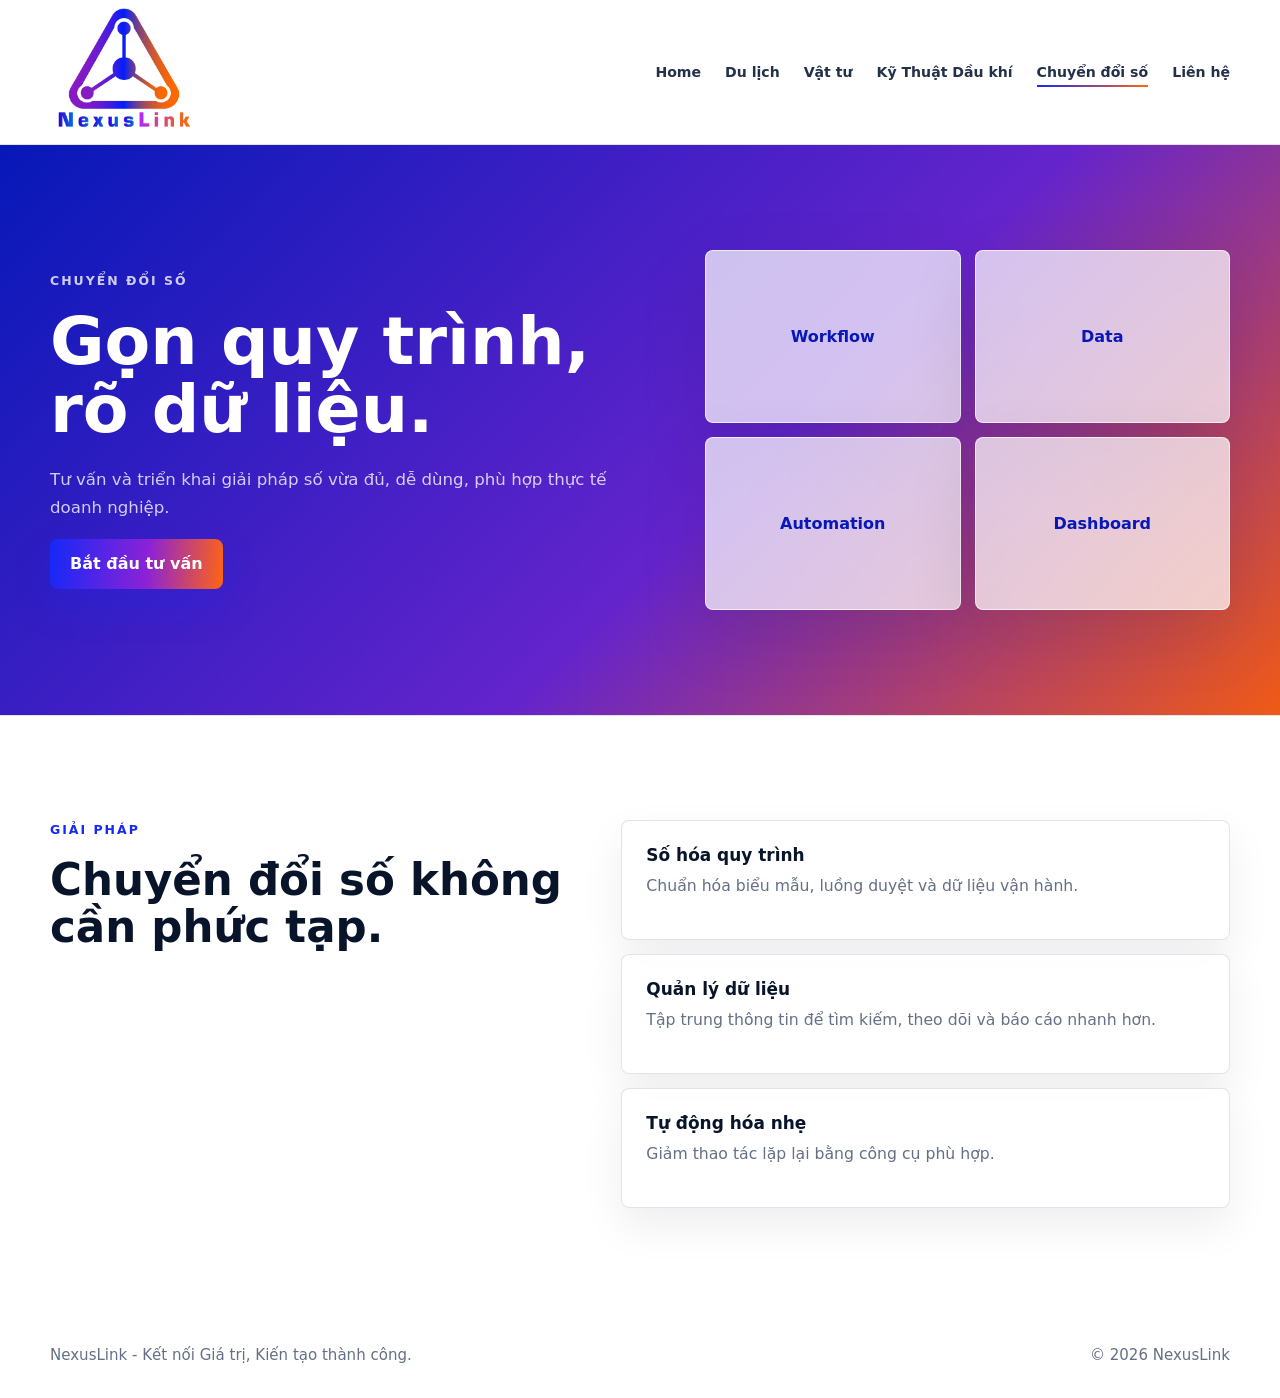
==== chuyen-doi-so.html @ 78c5cddb "Initial NexusLink corporate website" ====
<!doctype html>
<html lang="vi">
  <head><meta charset="UTF-8" /><meta name="viewport" content="width=device-width, initial-scale=1.0" /><meta name="description" content="NexusLink tư vấn và triển khai chuyển đổi số phù hợp với thực tế doanh nghiệp." /><title>Chuyển đổi số | NexusLink</title><link rel="stylesheet" href="styles.css" /></head>
  <body>
    <header class="site-header"><nav class="nav" aria-label="Điều hướng chính"><a class="brand" href="index.html"><img src="Logo nexuslink.png" alt="NexusLink" /></a><button class="nav-toggle" type="button" aria-expanded="false" aria-controls="nav-menu"><span></span><span></span><span></span></button><div class="nav-menu" id="nav-menu"><a href="index.html">Home</a><a href="du-lich.html">Du lịch</a><a href="vat-tu.html">Vật tư</a><a href="ky-thuat-dau-khi.html">Kỹ Thuật Dầu khí</a><a class="active" href="chuyen-doi-so.html">Chuyển đổi số</a><a href="lien-he.html">Liên hệ</a></div></nav></header>
    <main>
      <section class="subpage-hero digital-theme"><div class="section-inner subpage-grid"><div class="reveal"><p class="eyebrow">Chuyển đổi số</p><h1>Gọn quy trình, rõ dữ liệu.</h1><p>Tư vấn và triển khai giải pháp số vừa đủ, dễ dùng, phù hợp thực tế doanh nghiệp.</p><a class="btn primary" href="lien-he.html">Bắt đầu tư vấn</a></div><div class="visual-panel reveal"><span>Workflow</span><span>Data</span><span>Automation</span><span>Dashboard</span></div></div></section>
      <section class="section"><div class="section-inner content-layout"><div class="section-heading reveal"><p class="eyebrow">Giải pháp</p><h2>Chuyển đổi số không cần phức tạp.</h2></div><div class="info-list reveal"><article><h3>Số hóa quy trình</h3><p>Chuẩn hóa biểu mẫu, luồng duyệt và dữ liệu vận hành.</p></article><article><h3>Quản lý dữ liệu</h3><p>Tập trung thông tin để tìm kiếm, theo dõi và báo cáo nhanh hơn.</p></article><article><h3>Tự động hóa nhẹ</h3><p>Giảm thao tác lặp lại bằng công cụ phù hợp.</p></article></div></div></section>
    </main>
    <footer class="footer"><span>NexusLink - Kết nối Giá trị, Kiến tạo thành công.</span><span>© 2026 NexusLink</span></footer><script src="script.js"></script>
  </body>
</html>
---- styles.css ----
:root {
  --ink: #071429;
  --muted: #647085;
  --line: rgba(17, 31, 63, 0.12);
  --paper: #ffffff;
  --mist: #f6f8ff;
  --blue: #1528f7;
  --blue-dark: #0718b8;
  --violet: #8b22d6;
  --orange: #ff6413;
  --shadow: 0 24px 70px rgba(7, 20, 41, 0.12);
  font-family: Inter, ui-sans-serif, system-ui, -apple-system, BlinkMacSystemFont, "Segoe UI", sans-serif;
}

* { box-sizing: border-box; }
html { scroll-behavior: smooth; }
body {
  margin: 0;
  color: var(--ink);
  background: var(--paper);
}
body.menu-open { overflow: hidden; }
a { color: inherit; text-decoration: none; }
img { display: block; max-width: 100%; }
h1, h2, h3, p { margin-top: 0; }
h1 {
  margin-bottom: 22px;
  font-size: clamp(2.35rem, 5.2vw, 4.9rem);
  line-height: 1.02;
  letter-spacing: 0;
}
h2 {
  margin-bottom: 16px;
  font-size: clamp(1.75rem, 3.4vw, 3.15rem);
  line-height: 1.08;
  letter-spacing: 0;
}
h3 { margin-bottom: 8px; font-size: 1.06rem; }
p { color: var(--muted); font-size: 0.98rem; line-height: 1.68; }

.site-header {
  position: sticky;
  top: 0;
  z-index: 50;
  border-bottom: 1px solid var(--line);
  background: rgba(255, 255, 255, 0.84);
  backdrop-filter: blur(18px);
}
.nav {
  width: min(1180px, calc(100% - 36px));
  min-height: 78px;
  margin: 0 auto;
  display: flex;
  align-items: center;
  justify-content: space-between;
  gap: 24px;
}
.brand, .brand img { width: 148px; }
.nav-menu {
  display: flex;
  align-items: center;
  gap: 24px;
  color: #23304a;
  font-size: 0.88rem;
  font-weight: 750;
}
.nav-menu a {
  position: relative;
  padding: 12px 0;
  white-space: nowrap;
}
.nav-menu a::after {
  content: "";
  position: absolute;
  left: 0;
  right: 0;
  bottom: 5px;
  height: 2px;
  transform: scaleX(0);
  transform-origin: left;
  background: linear-gradient(90deg, var(--blue), var(--orange));
  transition: transform 180ms ease;
}
.nav-menu a:hover::after, .nav-menu a.active::after { transform: scaleX(1); }
.nav-toggle {
  display: none;
  width: 44px;
  height: 44px;
  border: 1px solid var(--line);
  border-radius: 8px;
  background: white;
  padding: 11px;
}
.nav-toggle span {
  display: block;
  height: 2px;
  margin: 5px 0;
  background: var(--ink);
  transition: transform 180ms ease, opacity 180ms ease;
}
.nav-toggle[aria-expanded="true"] span:nth-child(1) { transform: translateY(7px) rotate(45deg); }
.nav-toggle[aria-expanded="true"] span:nth-child(2) { opacity: 0; }
.nav-toggle[aria-expanded="true"] span:nth-child(3) { transform: translateY(-7px) rotate(-45deg); }

.section-inner {
  width: min(1180px, calc(100% - 36px));
  margin: 0 auto;
  padding: 104px 0;
}
.eyebrow {
  margin-bottom: 16px;
  color: var(--blue);
  font-size: 0.78rem;
  font-weight: 900;
  letter-spacing: 0.16em;
  text-transform: uppercase;
}
.btn {
  min-height: 50px;
  display: inline-flex;
  align-items: center;
  justify-content: center;
  border-radius: 8px;
  padding: 0 20px;
  font-weight: 850;
  transition: transform 180ms ease, box-shadow 180ms ease;
}
.btn:hover { transform: translateY(-2px); }
.btn.primary {
  color: white;
  background: linear-gradient(95deg, var(--blue), var(--violet) 56%, var(--orange));
  box-shadow: 0 18px 36px rgba(21, 40, 247, 0.22);
}
.btn.ghost {
  border: 1px solid var(--line);
  background: rgba(255, 255, 255, 0.72);
}

.hero, .subpage-hero {
  position: relative;
  overflow: hidden;
  background:
    radial-gradient(circle at 16% 8%, rgba(21, 40, 247, 0.12), transparent 24rem),
    radial-gradient(circle at 92% 16%, rgba(255, 100, 19, 0.13), transparent 24rem),
    linear-gradient(115deg, #fff 0%, #f6f8ff 58%, #fff4ee 100%);
}
.hero::before, .subpage-hero::before {
  content: "";
  position: absolute;
  inset: 0;
  opacity: 0.5;
  background-image:
    linear-gradient(rgba(21, 40, 247, 0.08) 1px, transparent 1px),
    linear-gradient(90deg, rgba(21, 40, 247, 0.08) 1px, transparent 1px);
  background-size: 72px 72px;
  mask-image: linear-gradient(90deg, #000 0%, transparent 82%);
}
.page-hero .section-inner, .subpage-hero .section-inner { position: relative; z-index: 2; }
.hero-grid {
  min-height: calc(100vh - 78px);
  display: grid;
  grid-template-columns: minmax(0, 0.9fr) minmax(420px, 0.75fr);
  align-items: center;
  gap: 58px;
}
.hero-copy p:not(.eyebrow) { max-width: 600px; font-size: 1.04rem; }
.hero-actions { display: flex; flex-wrap: wrap; gap: 14px; margin-top: 30px; }

.hero-visual { position: relative; min-height: 540px; }
.mesh {
  position: absolute;
  border-radius: 34px;
  animation: floatSlow 7s ease-in-out infinite;
}
.mesh-main {
  inset: 82px 74px 86px;
  border: 1px solid rgba(21, 40, 247, 0.16);
  background:
    radial-gradient(circle at 22% 28%, rgba(21, 40, 247, 0.18), transparent 22%),
    radial-gradient(circle at 72% 34%, rgba(139, 34, 214, 0.16), transparent 22%),
    radial-gradient(circle at 66% 74%, rgba(255, 100, 19, 0.18), transparent 24%),
    rgba(255, 255, 255, 0.48);
  box-shadow: var(--shadow);
  backdrop-filter: blur(18px);
}
.mesh-soft {
  inset: 132px 124px 134px;
  border: 1px solid rgba(255, 100, 19, 0.16);
  background: rgba(255, 255, 255, 0.36);
  animation-delay: -3s;
}
.mesh-line {
  position: absolute;
  z-index: 2;
  left: 21%;
  right: 17%;
  top: 51%;
  height: 1px;
  background: linear-gradient(90deg, transparent, rgba(21, 40, 247, 0.26), rgba(255, 100, 19, 0.28), transparent);
  transform-origin: center;
}
.mesh-line-one { transform: rotate(16deg); }
.mesh-line-two { transform: rotate(-24deg); }
.mesh-line-three { transform: rotate(68deg); opacity: 0.72; }
.mesh-dot {
  position: absolute;
  z-index: 3;
  width: 24px;
  height: 24px;
  border-radius: 50%;
  background: linear-gradient(135deg, var(--blue), var(--violet));
  box-shadow: 0 12px 26px rgba(21, 40, 247, 0.2);
  animation: pulse 3.8s ease-in-out infinite;
}
.dot-one { top: 126px; left: 156px; }
.dot-two { top: 184px; right: 142px; animation-delay: -1s; }
.dot-three { left: 198px; bottom: 126px; animation-delay: -2s; }
.dot-four { right: 112px; bottom: 156px; background: linear-gradient(135deg, var(--orange), #ff7e22); animation-delay: -3s; }
.floating-chip {
  position: absolute;
  z-index: 4;
  width: 74px;
  height: 74px;
  border: 1px solid rgba(255, 255, 255, 0.62);
  border-radius: 18px;
  background: rgba(255, 255, 255, 0.78);
  box-shadow: var(--shadow);
  backdrop-filter: blur(18px);
  animation: floatSlow 6s ease-in-out infinite;
}
.floating-chip::before, .floating-chip::after {
  content: "";
  position: absolute;
  inset: 18px;
  border: 2px solid currentColor;
  border-radius: 12px;
}
.floating-chip::after {
  inset: 29px;
  border-width: 0;
  border-radius: 50%;
  background: currentColor;
}
.chip-travel { top: 128px; left: 18px; color: var(--blue); }
.chip-supplies { right: 20px; top: 224px; color: var(--violet); animation-delay: -2s; }
.chip-digital { left: 132px; bottom: 70px; color: var(--orange); animation-delay: -4s; }

.section { background: white; border-top: 1px solid var(--line); }
.section.soft { background: var(--mist); }
.section-heading { max-width: 760px; margin-bottom: 34px; }
.service-grid {
  display: grid;
  grid-template-columns: repeat(4, 1fr);
  gap: 16px;
}
.service-card {
  min-height: 220px;
  display: flex;
  flex-direction: column;
  justify-content: flex-end;
  border: 1px solid var(--line);
  border-radius: 8px;
  padding: 24px;
  background: white;
  box-shadow: 0 18px 44px rgba(7, 20, 41, 0.07);
  transition: transform 180ms ease, box-shadow 180ms ease;
}
.service-card::before {
  content: "";
  width: 42px;
  height: 42px;
  margin-bottom: 30px;
  border-radius: 12px;
  background:
    linear-gradient(#fff, #fff) padding-box,
    linear-gradient(135deg, var(--blue), var(--violet), var(--orange)) border-box;
  border: 2px solid transparent;
}
.service-card:hover { transform: translateY(-5px); box-shadow: 0 28px 64px rgba(7, 20, 41, 0.12); }
.value-grid {
  display: grid;
  grid-template-columns: 0.8fr 1fr;
  gap: 52px;
  align-items: start;
}
.value-list { display: grid; grid-template-columns: repeat(2, 1fr); gap: 14px; }
.value-list div, .info-list article, .contact-card {
  border: 1px solid var(--line);
  border-radius: 8px;
  padding: 24px;
  background: rgba(255, 255, 255, 0.86);
  box-shadow: 0 18px 44px rgba(7, 20, 41, 0.07);
}
.value-list strong { display: block; margin-bottom: 8px; }
.value-list span { color: var(--muted); line-height: 1.6; }

.subpage-grid, .contact-page-grid {
  min-height: calc(72vh - 78px);
  display: grid;
  grid-template-columns: minmax(0, 0.85fr) minmax(360px, 0.75fr);
  align-items: center;
  gap: 60px;
}
.subpage-grid h1, .contact-page-grid h1 { max-width: 720px; }
.subpage-grid p:not(.eyebrow), .contact-page-grid p:not(.eyebrow) { max-width: 560px; font-size: 1.04rem; }
.visual-panel {
  min-height: 360px;
  display: grid;
  grid-template-columns: repeat(2, 1fr);
  gap: 14px;
}
.visual-panel span {
  display: grid;
  place-items: center;
  border: 1px solid rgba(255, 255, 255, 0.7);
  border-radius: 8px;
  background: rgba(255, 255, 255, 0.72);
  box-shadow: var(--shadow);
  color: var(--blue-dark);
  font-weight: 900;
  backdrop-filter: blur(18px);
}
.travel-theme { background: linear-gradient(135deg, #fff, #eef5ff 58%, #fff6ef); }
.supplies-theme { background: linear-gradient(135deg, #fff, #f7f4ff 54%, #fff4ed); }
.oilgas-theme { background: linear-gradient(135deg, #fff, #f4f8ff 50%, #eef2ff); }
.digital-theme {
  color: white;
  background: linear-gradient(135deg, #0718b8, #6424cc 58%, #f05a16);
}
.digital-theme p, .digital-theme .eyebrow { color: rgba(255, 255, 255, 0.78); }
.contact-theme { background: linear-gradient(135deg, #fff, #f6f8ff 55%, #fff4ee); }
.content-layout {
  display: grid;
  grid-template-columns: 0.85fr 1fr;
  gap: 54px;
  align-items: start;
}
.info-list { display: grid; gap: 14px; }
.contact-card {
  display: grid;
  gap: 14px;
  font-style: normal;
}
.contact-card strong { font-size: 1.18rem; }
.contact-card span { color: var(--muted); line-height: 1.65; }
.contact-card a { width: fit-content; color: var(--blue); font-weight: 850; }

.footer {
  min-height: 86px;
  display: flex;
  align-items: center;
  justify-content: space-between;
  gap: 18px;
  width: min(1180px, calc(100% - 36px));
  margin: 0 auto;
  color: var(--muted);
  font-size: 0.94rem;
}
.reveal { opacity: 0; transform: translateY(18px); transition: opacity 640ms ease, transform 640ms ease; }
.reveal.is-visible { opacity: 1; transform: translateY(0); }

@keyframes floatSlow {
  0%, 100% { transform: translateY(0); }
  50% { transform: translateY(-14px); }
}
@keyframes pulse {
  0%, 100% { box-shadow: 0 18px 34px rgba(21, 40, 247, 0.18); }
  50% { box-shadow: 0 24px 54px rgba(255, 100, 19, 0.22); }
}
@media (prefers-reduced-motion: reduce) {
  *, *::before, *::after {
    scroll-behavior: auto !important;
    animation-duration: 1ms !important;
    animation-iteration-count: 1 !important;
    transition-duration: 1ms !important;
  }
}
@media (max-width: 1060px) {
  .nav-menu { gap: 16px; font-size: 0.9rem; }
  .brand, .brand img { width: 136px; }
}
@media (max-width: 920px) {
  .nav-toggle { display: block; }
  .nav-menu {
    position: fixed;
    inset: 78px 18px auto;
    display: grid;
    gap: 2px;
    padding: 12px;
    border: 1px solid var(--line);
    border-radius: 8px;
    background: rgba(255, 255, 255, 0.98);
    box-shadow: var(--shadow);
    opacity: 0;
    pointer-events: none;
    transform: translateY(-10px);
    transition: opacity 180ms ease, transform 180ms ease;
  }
  .nav-menu.open { opacity: 1; pointer-events: auto; transform: translateY(0); }
  .nav-menu a { padding: 13px 12px; }
  .hero-grid, .subpage-grid, .contact-page-grid, .content-layout, .value-grid { grid-template-columns: 1fr; gap: 42px; }
  .hero-grid { min-height: auto; }
  .hero-visual { min-height: 430px; }
  .service-grid, .value-list { grid-template-columns: repeat(2, 1fr); }
}
@media (max-width: 620px) {
  .nav, .section-inner, .footer { width: min(100% - 28px, 1180px); }
  .brand, .brand img { width: 150px; }
  .section-inner { padding: 78px 0; }
  h1 { font-size: 3.05rem; }
  h2 { font-size: 2.35rem; }
  .hero-visual { min-height: 340px; }
  .mesh-main { inset: 48px 22px 54px; }
  .mesh-soft { inset: 108px 74px 112px; }
  .mesh-dot { width: 18px; height: 18px; }
  .dot-one { top: 94px; left: 72px; }
  .dot-two { top: 156px; right: 72px; }
  .dot-three { left: 98px; bottom: 104px; }
  .dot-four { right: 58px; bottom: 126px; }
  .floating-chip { width: 58px; height: 58px; border-radius: 14px; }
  .floating-chip::before { inset: 14px; }
  .floating-chip::after { inset: 23px; }
  .chip-travel { top: 86px; }
  .chip-supplies { top: 164px; }
  .chip-digital { left: 54px; bottom: 30px; }
  .service-grid, .value-list, .visual-panel { grid-template-columns: 1fr; }
  .footer { align-items: flex-start; flex-direction: column; padding: 24px 0; }
}
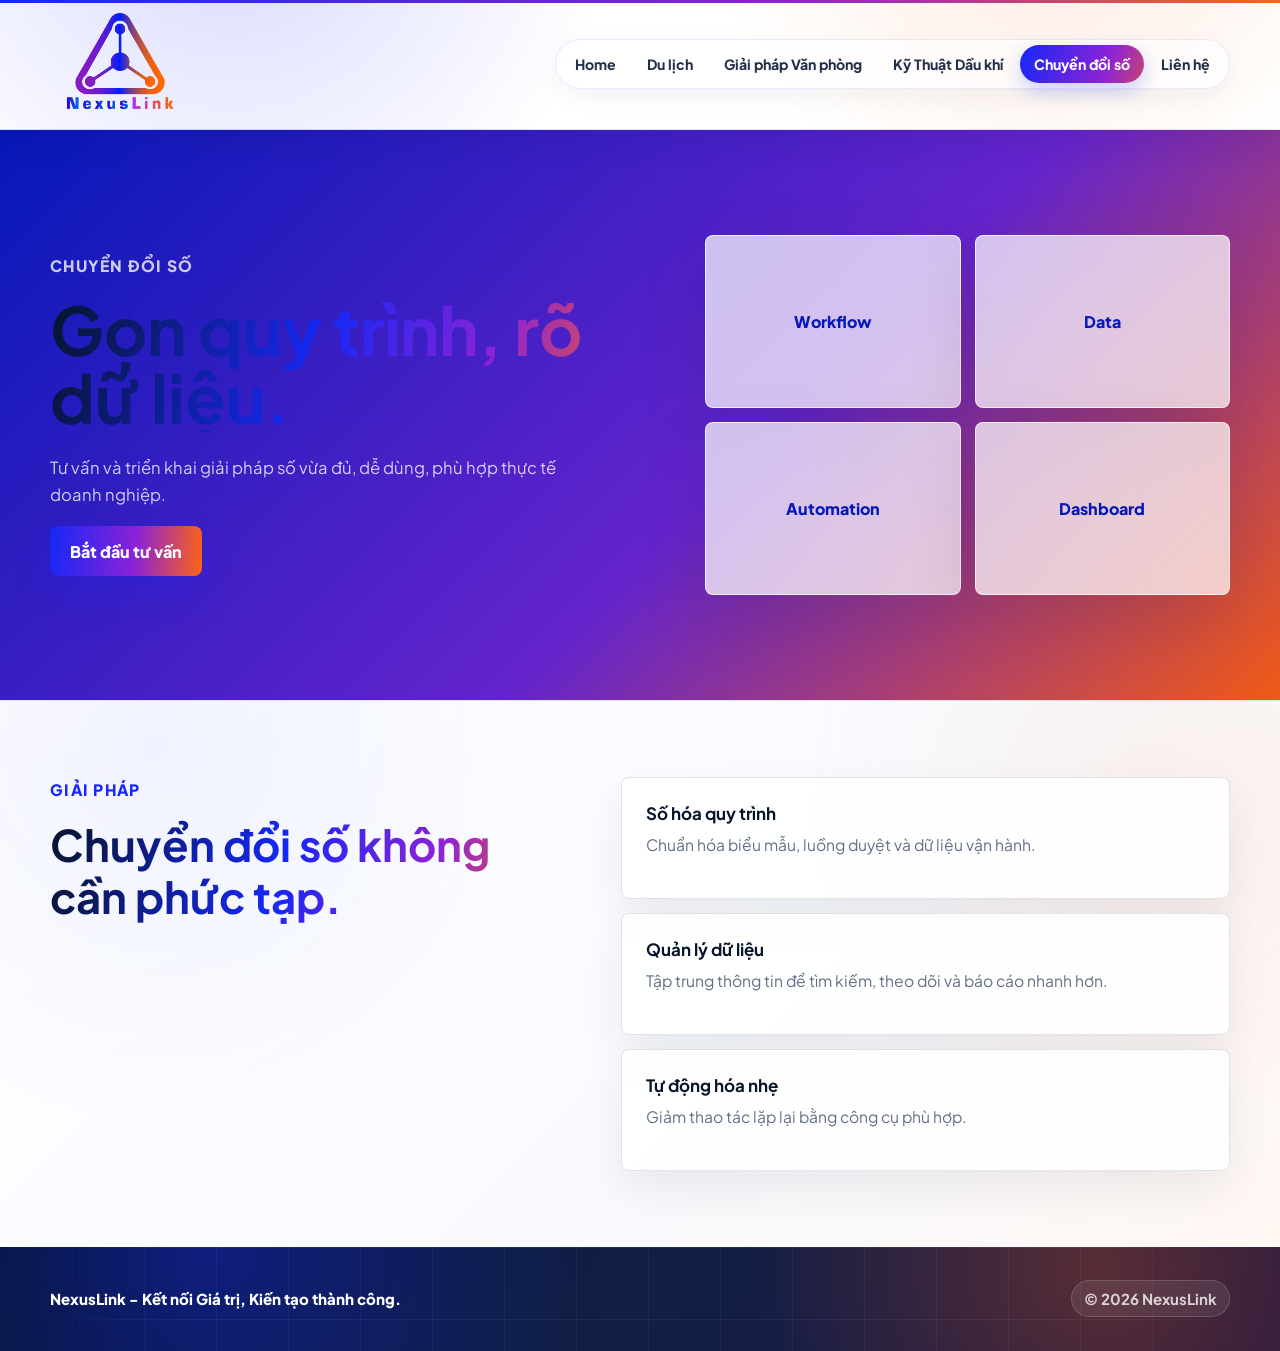
==== commit 6e73927f: "Rename Vật tư to Giải pháp Văn phòng, rebuild supplies hero, add contact/back-to-top Co-Authored-By:" ====
--- a/chuyen-doi-so.html
+++ b/chuyen-doi-so.html
@@ -2,7 +2,7 @@
 <html lang="vi">
   <head><meta charset="UTF-8" /><meta name="viewport" content="width=device-width, initial-scale=1.0" /><meta name="description" content="NexusLink tư vấn và triển khai chuyển đổi số phù hợp với thực tế doanh nghiệp." /><title>Chuyển đổi số | NexusLink</title><link rel="stylesheet" href="styles.css" /></head>
   <body>
-    <header class="site-header"><nav class="nav" aria-label="Điều hướng chính"><a class="brand" href="index.html"><img src="Logo nexuslink.png" alt="NexusLink" /></a><button class="nav-toggle" type="button" aria-expanded="false" aria-controls="nav-menu"><span></span><span></span><span></span></button><div class="nav-menu" id="nav-menu"><a href="index.html">Home</a><a href="du-lich.html">Du lịch</a><a href="vat-tu.html">Vật tư</a><a href="ky-thuat-dau-khi.html">Kỹ Thuật Dầu khí</a><a class="active" href="chuyen-doi-so.html">Chuyển đổi số</a><a href="lien-he.html">Liên hệ</a></div></nav></header>
+    <header class="site-header"><nav class="nav" aria-label="Điều hướng chính"><a class="brand" href="index.html"><img src="Logo nexuslink.png" alt="NexusLink" /></a><button class="nav-toggle" type="button" aria-expanded="false" aria-controls="nav-menu"><span></span><span></span><span></span></button><div class="nav-menu" id="nav-menu"><a href="index.html">Home</a><a href="du-lich.html">Du lịch</a><a href="vat-tu.html">Giải pháp Văn phòng</a><a href="ky-thuat-dau-khi.html">Kỹ Thuật Dầu khí</a><a class="active" href="chuyen-doi-so.html">Chuyển đổi số</a><a href="lien-he.html">Liên hệ</a></div></nav></header>
     <main>
       <section class="subpage-hero digital-theme"><div class="section-inner subpage-grid"><div class="reveal"><p class="eyebrow">Chuyển đổi số</p><h1>Gọn quy trình, rõ dữ liệu.</h1><p>Tư vấn và triển khai giải pháp số vừa đủ, dễ dùng, phù hợp thực tế doanh nghiệp.</p><a class="btn primary" href="lien-he.html">Bắt đầu tư vấn</a></div><div class="visual-panel reveal"><span>Workflow</span><span>Data</span><span>Automation</span><span>Dashboard</span></div></div></section>
       <section class="section"><div class="section-inner content-layout"><div class="section-heading reveal"><p class="eyebrow">Giải pháp</p><h2>Chuyển đổi số không cần phức tạp.</h2></div><div class="info-list reveal"><article><h3>Số hóa quy trình</h3><p>Chuẩn hóa biểu mẫu, luồng duyệt và dữ liệu vận hành.</p></article><article><h3>Quản lý dữ liệu</h3><p>Tập trung thông tin để tìm kiếm, theo dõi và báo cáo nhanh hơn.</p></article><article><h3>Tự động hóa nhẹ</h3><p>Giảm thao tác lặp lại bằng công cụ phù hợp.</p></article></div></div></section>
--- a/styles.css
+++ b/styles.css
@@ -1,3 +1,5 @@
+@import url("https://fonts.googleapis.com/css2?family=Be+Vietnam+Pro:wght@400;500;600;700;800&family=Plus+Jakarta+Sans:wght@400;500;600;700;800&display=swap");
+
 :root {
   --ink: #071429;
   --muted: #647085;
@@ -9,7 +11,7 @@
   --violet: #8b22d6;
   --orange: #ff6413;
   --shadow: 0 24px 70px rgba(7, 20, 41, 0.12);
-  font-family: Inter, ui-sans-serif, system-ui, -apple-system, BlinkMacSystemFont, "Segoe UI", sans-serif;
+  font-family: "Plus Jakarta Sans", "Be Vietnam Pro", ui-sans-serif, system-ui, -apple-system, BlinkMacSystemFont, "Segoe UI", sans-serif;
 }
 
 * { box-sizing: border-box; }
@@ -42,9 +44,20 @@
   position: sticky;
   top: 0;
   z-index: 50;
-  border-bottom: 1px solid var(--line);
-  background: rgba(255, 255, 255, 0.84);
-  backdrop-filter: blur(18px);
+  border-bottom: 1px solid rgba(21, 40, 247, 0.1);
+  background:
+    radial-gradient(circle at 18% -80%, rgba(21, 40, 247, 0.18), transparent 24rem),
+    radial-gradient(circle at 82% -100%, rgba(255, 100, 19, 0.14), transparent 22rem),
+    rgba(255, 255, 255, 0.88);
+  box-shadow: 0 10px 34px rgba(7, 20, 41, 0.07);
+  backdrop-filter: blur(20px) saturate(140%);
+}
+.site-header::before {
+  content: "";
+  position: absolute;
+  inset: 0 0 auto;
+  height: 3px;
+  background: linear-gradient(90deg, var(--blue) 0%, var(--violet) 62%, var(--orange) 100%);
 }
 .nav {
   width: min(1180px, calc(100% - 36px));
@@ -55,33 +68,50 @@
   justify-content: space-between;
   gap: 24px;
 }
-.brand, .brand img { width: 148px; }
+.brand {
+  position: relative;
+  padding: 6px 10px;
+  border-radius: 12px;
+  transition: background 180ms ease, transform 180ms ease;
+}
+.brand:hover {
+  background: rgba(255, 255, 255, 0.68);
+  transform: translateY(-1px);
+}
+.brand { width: 140px; }
+.brand img { width: 100%; }
 .nav-menu {
   display: flex;
   align-items: center;
-  gap: 24px;
+  gap: 3px;
+  padding: 5px;
+  border: 1px solid rgba(21, 40, 247, 0.09);
+  border-radius: 999px;
   color: #23304a;
+  background: rgba(255, 255, 255, 0.58);
+  box-shadow: inset 0 1px 0 rgba(255, 255, 255, 0.9), 0 8px 24px rgba(7, 20, 41, 0.05);
   font-size: 0.88rem;
   font-weight: 750;
 }
 .nav-menu a {
   position: relative;
-  padding: 12px 0;
+  padding: 10px 14px;
+  border-radius: 999px;
   white-space: nowrap;
+  transition: color 180ms ease, background 180ms ease, transform 180ms ease, box-shadow 180ms ease;
 }
 .nav-menu a::after {
-  content: "";
-  position: absolute;
-  left: 0;
-  right: 0;
-  bottom: 5px;
-  height: 2px;
-  transform: scaleX(0);
-  transform-origin: left;
-  background: linear-gradient(90deg, var(--blue), var(--orange));
-  transition: transform 180ms ease;
-}
-.nav-menu a:hover::after, .nav-menu a.active::after { transform: scaleX(1); }
+  display: none;
+}
+.nav-menu a:hover {
+  color: var(--blue-dark);
+  background: rgba(21, 40, 247, 0.07);
+}
+.nav-menu a.active {
+  color: #ffffff;
+  background: linear-gradient(110deg, var(--blue) 0%, var(--violet) 68%, var(--orange) 130%);
+  box-shadow: 0 8px 20px rgba(21, 40, 247, 0.22);
+}
 .nav-toggle {
   display: none;
   width: 44px;
@@ -105,14 +135,14 @@
 .section-inner {
   width: min(1180px, calc(100% - 36px));
   margin: 0 auto;
-  padding: 104px 0;
+  padding: 76px 0;
 }
 .eyebrow {
   margin-bottom: 16px;
   color: var(--blue);
-  font-size: 0.78rem;
+  font-size: 0.98rem;
   font-weight: 900;
-  letter-spacing: 0.16em;
+  letter-spacing: 0.08em;
   text-transform: uppercase;
 }
 .btn {
@@ -144,6 +174,12 @@
     radial-gradient(circle at 92% 16%, rgba(255, 100, 19, 0.13), transparent 24rem),
     linear-gradient(115deg, #fff 0%, #f6f8ff 58%, #fff4ee 100%);
 }
+.hero {
+  background:
+    linear-gradient(90deg, rgba(255, 255, 255, 0.96) 0%, rgba(255, 255, 255, 0.88) 34%, rgba(246, 248, 255, 0.56) 62%, rgba(255, 255, 255, 0.12) 100%),
+    linear-gradient(180deg, rgba(255, 255, 255, 0.12), rgba(246, 248, 255, 0.44)),
+    url("assets/hero-travel-oilgas.png") center right / cover no-repeat;
+}
 .hero::before, .subpage-hero::before {
   content: "";
   position: absolute;
@@ -157,142 +193,338 @@
 }
 .page-hero .section-inner, .subpage-hero .section-inner { position: relative; z-index: 2; }
 .hero-grid {
-  min-height: calc(100vh - 78px);
-  display: grid;
-  grid-template-columns: minmax(0, 0.9fr) minmax(420px, 0.75fr);
+  width: min(1060px, calc(100% - 36px));
+  min-height: calc(82vh - 78px);
+  display: grid;
+  grid-template-columns: minmax(0, 0.88fr) minmax(380px, 0.68fr);
   align-items: center;
-  gap: 58px;
-}
-.hero-copy p:not(.eyebrow) { max-width: 600px; font-size: 1.04rem; }
+  gap: 42px;
+}
+.hero-copy h1 {
+  position: relative;
+  z-index: 2;
+  display: block;
+  font-size: clamp(2rem, 4.25vw, 4.1rem);
+  font-weight: 800;
+  line-height: 1.26;
+  margin-bottom: 28px;
+  padding-bottom: 0.18em;
+  overflow: visible;
+  color: #0b1f4d;
+  background: linear-gradient(108deg, #071429 0%, #1528f7 45%, #8b22d6 72%, #ff6413 100%);
+  -webkit-background-clip: text;
+  background-clip: text;
+  -webkit-text-fill-color: transparent;
+}
+.hero-copy p:not(.eyebrow) {
+  position: relative;
+  z-index: 1;
+  font-weight: 500;
+}
+.hero-copy p:not(.eyebrow) { max-width: 600px; font-size: 1.12rem; }
 .hero-actions { display: flex; flex-wrap: wrap; gap: 14px; margin-top: 30px; }
 
-.hero-visual { position: relative; min-height: 540px; }
-.mesh {
-  position: absolute;
-  border-radius: 34px;
-  animation: floatSlow 7s ease-in-out infinite;
-}
-.mesh-main {
-  inset: 82px 74px 86px;
-  border: 1px solid rgba(21, 40, 247, 0.16);
+.hero-visual {
+  position: relative;
+  min-height: 460px;
+  display: grid;
+  place-items: center;
+}
+.connection-visual {
+  position: relative;
+  width: min(100%, 560px);
+  aspect-ratio: 15 / 13;
+}
+.connection-visual::before {
+  content: "";
+  position: absolute;
+  inset: 12% 8%;
+  border: 1px solid rgba(21, 40, 247, 0.08);
+  border-radius: 50%;
+  transform: rotate(-8deg);
+  transition: opacity 420ms ease;
+}
+.connection-canvas {
+  position: absolute;
+  z-index: 2;
+  inset: -7%;
+  width: 114%;
+  height: 114%;
+  opacity: 0;
+  pointer-events: none;
+  transition: opacity 620ms ease;
+}
+.connection-map {
+  width: 100%;
+  height: 100%;
+  overflow: visible;
+  transition: opacity 420ms ease;
+}
+.connection-visual.three-ready::before { opacity: 0; }
+.connection-visual.three-ready .connection-canvas { opacity: 1; }
+.connection-visual.three-ready .connection-map { opacity: 0; }
+.network-ring {
+  fill: none;
+  stroke: rgba(21, 40, 247, 0.11);
+  stroke-width: 1;
+  vector-effect: non-scaling-stroke;
+  transform-origin: 300px 260px;
+}
+.ring-outer { stroke-dasharray: 2 11; animation: ringRotate 24s linear infinite; }
+.ring-inner { stroke: rgba(139, 34, 214, 0.13); stroke-dasharray: 26 12; animation: ringRotate 20s linear infinite reverse; }
+.network-route {
+  fill: none;
+  stroke-linecap: round;
+  vector-effect: non-scaling-stroke;
+}
+.route-base { stroke: rgba(31, 38, 68, 0.11); stroke-width: 1; }
+.route-flow {
+  stroke-width: 2;
+  stroke-dasharray: 18 34;
+  animation: routeFlow 8s linear infinite;
+}
+.route-blue { stroke: url(#route-blue); }
+.route-warm { stroke: url(#route-warm); animation-delay: -2.7s; }
+.route-violet { stroke: rgba(139, 34, 214, 0.52); animation-delay: -5.4s; }
+.route-particle {
+  filter: drop-shadow(0 0 5px currentColor);
+  opacity: 0.92;
+}
+.particle-blue { color: var(--blue); fill: var(--blue); }
+.particle-warm { color: var(--orange); fill: var(--orange); }
+.particle-violet { color: var(--violet); fill: var(--violet); }
+.core-halo {
+  fill: rgba(255, 255, 255, 0.28);
+  stroke: rgba(21, 40, 247, 0.11);
+  stroke-width: 1;
+}
+.core-ring {
+  fill: url(#node-core);
+  stroke: rgba(21, 40, 247, 0.2);
+  stroke-width: 1;
+  filter: drop-shadow(0 18px 28px rgba(21, 40, 247, 0.13));
+}
+.core-dot { fill: var(--blue); }
+.network-core { transform-origin: 303px 257px; animation: coreBreathe 3.8s ease-in-out infinite; }
+.node-halo { fill: rgba(255, 255, 255, 0.74); stroke: rgba(21, 40, 247, 0.16); stroke-width: 1; }
+.node-dot { fill: var(--blue); }
+.node-two .node-dot { fill: var(--violet); }
+.node-three .node-dot, .node-four .node-dot { fill: var(--orange); }
+.network-node { animation: nodePulse 3.2s ease-in-out infinite; }
+.node-two { animation-delay: -1s; }
+.node-three { animation-delay: -2s; }
+.node-four { animation-delay: -3s; }
+
+.section {
+  position: relative;
+  overflow: hidden;
+  border-top: 1px solid var(--line);
   background:
-    radial-gradient(circle at 22% 28%, rgba(21, 40, 247, 0.18), transparent 22%),
-    radial-gradient(circle at 72% 34%, rgba(139, 34, 214, 0.16), transparent 22%),
-    radial-gradient(circle at 66% 74%, rgba(255, 100, 19, 0.18), transparent 24%),
-    rgba(255, 255, 255, 0.48);
-  box-shadow: var(--shadow);
-  backdrop-filter: blur(18px);
-}
-.mesh-soft {
-  inset: 132px 124px 134px;
-  border: 1px solid rgba(255, 100, 19, 0.16);
-  background: rgba(255, 255, 255, 0.36);
-  animation-delay: -3s;
-}
-.mesh-line {
-  position: absolute;
-  z-index: 2;
-  left: 21%;
-  right: 17%;
-  top: 51%;
-  height: 1px;
-  background: linear-gradient(90deg, transparent, rgba(21, 40, 247, 0.26), rgba(255, 100, 19, 0.28), transparent);
-  transform-origin: center;
-}
-.mesh-line-one { transform: rotate(16deg); }
-.mesh-line-two { transform: rotate(-24deg); }
-.mesh-line-three { transform: rotate(68deg); opacity: 0.72; }
-.mesh-dot {
-  position: absolute;
-  z-index: 3;
-  width: 24px;
-  height: 24px;
+    radial-gradient(circle at 12% 8%, rgba(21, 40, 247, 0.055), transparent 24rem),
+    radial-gradient(circle at 90% 18%, rgba(255, 100, 19, 0.06), transparent 22rem),
+    linear-gradient(135deg, #ffffff 0%, #f8faff 58%, #fff7f2 100%);
+}
+#linh-vuc {
+  background:
+    radial-gradient(circle at 8% 18%, rgba(55, 87, 244, 0.13), transparent 24rem),
+    radial-gradient(circle at 92% 72%, rgba(139, 34, 214, 0.09), transparent 25rem),
+    linear-gradient(145deg, #eef3ff 0%, #f8faff 52%, #f3efff 100%);
+}
+#linh-vuc .section-inner,
+.why-section .section-inner {
+  width: min(1040px, calc(100% - 56px));
+  padding-top: 64px;
+  padding-bottom: 64px;
+}
+#linh-vuc::after,
+.home-contact::after {
+  content: "";
+  position: absolute;
+  width: 340px;
+  height: 340px;
+  right: -170px;
+  top: -170px;
+  border: 1px solid rgba(21, 40, 247, 0.12);
   border-radius: 50%;
-  background: linear-gradient(135deg, var(--blue), var(--violet));
-  box-shadow: 0 12px 26px rgba(21, 40, 247, 0.2);
-  animation: pulse 3.8s ease-in-out infinite;
-}
-.dot-one { top: 126px; left: 156px; }
-.dot-two { top: 184px; right: 142px; animation-delay: -1s; }
-.dot-three { left: 198px; bottom: 126px; animation-delay: -2s; }
-.dot-four { right: 112px; bottom: 156px; background: linear-gradient(135deg, var(--orange), #ff7e22); animation-delay: -3s; }
-.floating-chip {
-  position: absolute;
-  z-index: 4;
-  width: 74px;
-  height: 74px;
-  border: 1px solid rgba(255, 255, 255, 0.62);
-  border-radius: 18px;
-  background: rgba(255, 255, 255, 0.78);
-  box-shadow: var(--shadow);
-  backdrop-filter: blur(18px);
-  animation: floatSlow 6s ease-in-out infinite;
-}
-.floating-chip::before, .floating-chip::after {
-  content: "";
-  position: absolute;
-  inset: 18px;
-  border: 2px solid currentColor;
-  border-radius: 12px;
-}
-.floating-chip::after {
-  inset: 29px;
-  border-width: 0;
-  border-radius: 50%;
-  background: currentColor;
-}
-.chip-travel { top: 128px; left: 18px; color: var(--blue); }
-.chip-supplies { right: 20px; top: 224px; color: var(--violet); animation-delay: -2s; }
-.chip-digital { left: 132px; bottom: 70px; color: var(--orange); animation-delay: -4s; }
-
-.section { background: white; border-top: 1px solid var(--line); }
-.section.soft { background: var(--mist); }
-.section-heading { max-width: 760px; margin-bottom: 34px; }
+  box-shadow: 0 0 0 54px rgba(21, 40, 247, 0.025), 0 0 0 108px rgba(139, 34, 214, 0.02);
+  pointer-events: none;
+}
+.section.soft {
+  background:
+    radial-gradient(circle at 84% 14%, rgba(21, 40, 247, 0.07), transparent 26rem),
+    radial-gradient(circle at 14% 78%, rgba(139, 34, 214, 0.05), transparent 22rem),
+    linear-gradient(135deg, #f7f9ff 0%, #ffffff 62%, #fff5ef 100%);
+}
+.section .section-inner {
+  position: relative;
+  z-index: 1;
+}
+.section-heading {
+  max-width: 760px;
+  margin-bottom: 72px;
+}
+#linh-vuc .section-heading,
+.why-section .section-heading {
+  max-width: 680px;
+  margin-bottom: 50px;
+}
+.section-heading h2,
+.home-contact h2 {
+  display: block;
+  margin-bottom: 0;
+  color: #0b1f4d;
+  background: linear-gradient(108deg, #071429 0%, #1528f7 45%, #8b22d6 72%, #ff6413 100%);
+  -webkit-background-clip: text;
+  background-clip: text;
+  -webkit-text-fill-color: transparent;
+  line-height: 1.2;
+}
 .service-grid {
   display: grid;
   grid-template-columns: repeat(4, 1fr);
-  gap: 16px;
+  gap: 14px;
 }
 .service-card {
-  min-height: 220px;
+  min-height: 278px;
   display: flex;
   flex-direction: column;
-  justify-content: flex-end;
   border: 1px solid var(--line);
   border-radius: 8px;
-  padding: 24px;
+  padding: 14px 14px 22px;
   background: white;
   box-shadow: 0 18px 44px rgba(7, 20, 41, 0.07);
-  transition: transform 180ms ease, box-shadow 180ms ease;
-}
-.service-card::before {
-  content: "";
-  width: 42px;
-  height: 42px;
-  margin-bottom: 30px;
+  transition: transform 220ms ease, box-shadow 220ms ease, border-color 220ms ease;
+}
+.service-image {
+  width: 100%;
+  aspect-ratio: 4 / 3;
+  margin-bottom: 18px;
+  display: block;
+  overflow: hidden;
+  border-radius: 8px;
+  background: var(--mist);
+}
+.service-image img {
+  width: 100%;
+  height: 100%;
+  object-fit: cover;
+  transition: transform 260ms ease;
+}
+.service-card h3,
+.service-card p {
+  margin-left: 10px;
+  margin-right: 10px;
+}
+.service-card:hover,
+.service-card.reveal.is-visible:hover {
+  transform: translateY(-9px);
+  border-color: rgba(21, 40, 247, 0.24);
+  box-shadow: 0 30px 70px rgba(7, 20, 41, 0.14);
+}
+.service-card:hover .service-image img,
+.service-card.reveal.is-visible:hover .service-image img {
+  transform: scale(1.045);
+}
+.why-section {
+  background:
+    linear-gradient(rgba(21, 40, 247, 0.045) 1px, transparent 1px),
+    linear-gradient(90deg, rgba(21, 40, 247, 0.045) 1px, transparent 1px),
+    radial-gradient(circle at 10% 16%, rgba(39, 72, 242, 0.22), transparent 26rem),
+    radial-gradient(circle at 88% 76%, rgba(139, 34, 214, 0.18), transparent 25rem),
+    linear-gradient(135deg, #e8efff 0%, #f7f9ff 48%, #eee5ff 100%);
+  background-size: 72px 72px, 72px 72px, auto, auto, auto;
+  border-top-color: var(--line);
+}
+.why-section .eyebrow { color: var(--blue); }
+.why-section .section-heading h2 {
+  color: #0b1f4d;
+  background: linear-gradient(108deg, #071429 0%, #1528f7 45%, #8b22d6 72%, #ff6413 100%);
+  -webkit-background-clip: text;
+  background-clip: text;
+  -webkit-text-fill-color: transparent;
+}
+.why-list {
+  display: grid;
+  grid-template-columns: repeat(4, 1fr);
+  gap: 14px;
+}
+.why-item {
+  min-height: 248px;
+  display: flex;
+  flex-direction: column;
+  justify-content: center;
+  text-align: left;
+  padding: 22px;
+  border: 1px solid rgba(21, 40, 247, 0.14);
   border-radius: 12px;
-  background:
-    linear-gradient(#fff, #fff) padding-box,
-    linear-gradient(135deg, var(--blue), var(--violet), var(--orange)) border-box;
-  border: 2px solid transparent;
-}
-.service-card:hover { transform: translateY(-5px); box-shadow: 0 28px 64px rgba(7, 20, 41, 0.12); }
-.value-grid {
-  display: grid;
-  grid-template-columns: 0.8fr 1fr;
-  gap: 52px;
-  align-items: start;
-}
-.value-list { display: grid; grid-template-columns: repeat(2, 1fr); gap: 14px; }
-.value-list div, .info-list article, .contact-card {
+  background: rgba(255, 255, 255, 0.72);
+  box-shadow: 0 8px 22px rgba(7, 20, 41, 0.08);
+  box-shadow: 0 18px 44px rgba(7, 20, 41, 0.07);
+  transition: transform 220ms ease, box-shadow 220ms ease, border-color 220ms ease;
+}
+.why-icon {
+  width: 68px;
+  height: 68px;
+  flex: 0 0 68px;
+  margin-bottom: 20px;
+  display: inline-flex;
+  align-items: center;
+  justify-content: center;
+  border-radius: 50%;
+  background: rgba(21, 40, 247, 0.08);
+  transition: transform 220ms ease, background 220ms ease;
+}
+.why-icon svg {
+  width: 38px;
+  height: 38px;
+  fill: none;
+  stroke: var(--blue);
+  stroke-width: 1.8;
+  stroke-linecap: round;
+  stroke-linejoin: round;
+}
+.why-item:nth-child(3) .why-icon {
+  background: rgba(139, 34, 214, 0.09);
+}
+.why-item:nth-child(3) .why-icon svg {
+  stroke: var(--violet);
+}
+.why-item:nth-child(4) .why-icon {
+  background: rgba(255, 100, 19, 0.1);
+}
+.why-item:nth-child(4) .why-icon svg {
+  stroke: var(--orange);
+}
+.why-item:hover,
+.why-item.reveal.is-visible:hover {
+  transform: translateY(-9px);
+  border-color: rgba(21, 40, 247, 0.24);
+  box-shadow: 0 30px 70px rgba(7, 20, 41, 0.14);
+}
+.why-item:hover .why-icon,
+.why-item.reveal.is-visible:hover .why-icon {
+  transform: translateY(-3px) scale(1.04);
+}
+.why-item h3 {
+  margin: 0 0 12px;
+  color: var(--ink);
+  font-size: 1.2rem;
+  line-height: 1.25;
+  font-weight: 700;
+}
+.why-item p {
+  margin: 0;
+  color: var(--muted);
+  font-size: 1rem;
+  line-height: 1.65;
+}
+.info-list article, .contact-card {
   border: 1px solid var(--line);
   border-radius: 8px;
   padding: 24px;
   background: rgba(255, 255, 255, 0.86);
   box-shadow: 0 18px 44px rgba(7, 20, 41, 0.07);
 }
-.value-list strong { display: block; margin-bottom: 8px; }
-.value-list span { color: var(--muted); line-height: 1.6; }
 
 .subpage-grid, .contact-page-grid {
   min-height: calc(72vh - 78px);
@@ -303,6 +535,434 @@
 }
 .subpage-grid h1, .contact-page-grid h1 { max-width: 720px; }
 .subpage-grid p:not(.eyebrow), .contact-page-grid p:not(.eyebrow) { max-width: 560px; font-size: 1.04rem; }
+.subpage-grid h1 {
+  color: #0b1f4d;
+  background: linear-gradient(108deg, #071429 0%, #1528f7 45%, #8b22d6 72%, #ff6413 100%);
+  -webkit-background-clip: text;
+  background-clip: text;
+  -webkit-text-fill-color: transparent;
+}
+.travel-page-hero {
+  background:
+    linear-gradient(90deg, rgba(255, 255, 255, 0.56) 0%, rgba(255, 255, 255, 0.66) 34%, rgba(249, 250, 255, 0.94) 52%, #ffffff 64%, #ffffff 100%),
+    linear-gradient(180deg, rgba(236, 247, 255, 0.05), rgba(241, 246, 255, 0.3)),
+    url("assets/travel-hero-busan-beach.webp") left 64% / 58% auto no-repeat,
+    linear-gradient(115deg, #e8f7ff, #f7f9ff 58%, #ffffff);
+}
+.travel-page-hero .subpage-grid {
+  min-height: calc(56vh - 78px);
+  padding-top: 18px;
+  padding-bottom: 18px;
+}
+.travel-page-hero .subpage-grid > * {
+  min-width: 0;
+}
+.travel-page-hero .subpage-grid h1 {
+  display: inline-block;
+  max-width: 620px;
+  margin-bottom: 22px;
+  padding-bottom: 0.18em;
+  font-size: clamp(2.15rem, 4.25vw, 4.05rem);
+  line-height: 1.16;
+  overflow: visible;
+}
+.travel-page-hero .subpage-grid p:not(.eyebrow) {
+  position: relative;
+  z-index: 1;
+  max-width: 610px;
+  margin-top: 0;
+  margin-bottom: 28px;
+  background: transparent;
+}
+.travel-brand-lockup {
+  width: 178px;
+  max-width: 48vw;
+  margin-bottom: 24px;
+}
+.travel-brand-lockup img {
+  display: block;
+  width: 100%;
+  height: auto;
+  filter: drop-shadow(0 12px 24px rgba(80, 28, 170, 0.13));
+}
+.travel-motion {
+  position: relative;
+  isolation: isolate;
+  justify-self: end;
+  width: min(100%, 490px);
+  aspect-ratio: 520 / 420;
+}
+.travel-motion-glow {
+  position: absolute;
+  inset: 12% 4% 3% 8%;
+  z-index: -1;
+  border-radius: 50%;
+  background: radial-gradient(circle, rgba(139, 34, 214, 0.25), rgba(21, 40, 247, 0.08) 48%, transparent 72%);
+  filter: blur(18px);
+  animation: travelGlow 5s ease-in-out infinite;
+}
+.travel-flight-route {
+  position: absolute;
+  inset: 0;
+  z-index: 5;
+  width: 100%;
+  height: 100%;
+  overflow: visible;
+  pointer-events: none;
+}
+.travel-route-base,
+.travel-route-flow {
+  fill: none;
+  stroke-linecap: round;
+  vector-effect: non-scaling-stroke;
+}
+.travel-route-base {
+  stroke: rgba(255, 255, 255, 0.52);
+  stroke-width: 1.2;
+  stroke-dasharray: 3 8;
+}
+.travel-route-flow {
+  stroke: url(#travel-route-gradient);
+  stroke-width: 2.4;
+  stroke-dasharray: 22 34;
+  animation: travelRouteFlow 7s linear infinite;
+}
+.travel-route-node {
+  fill: #fff;
+  stroke-width: 5;
+  vector-effect: non-scaling-stroke;
+}
+.travel-route-node.node-start { stroke: rgba(21, 40, 247, 0.38); }
+.travel-route-node.node-end { stroke: rgba(255, 100, 19, 0.42); }
+.travel-plane {
+  filter: drop-shadow(0 4px 7px rgba(59, 24, 136, 0.42));
+}
+.travel-plane-shape {
+  fill: var(--violet);
+  stroke: rgba(255, 255, 255, 0.85);
+  stroke-width: 0.8;
+}
+.travel-passport-card {
+  position: absolute;
+  left: 0;
+  top: 17%;
+  width: 37%;
+  height: 64%;
+  display: flex;
+  flex-direction: column;
+  align-items: center;
+  justify-content: flex-start;
+  gap: 10px;
+  padding: 25px 22px;
+  border: 1px solid rgba(255, 255, 255, 0.42);
+  border-radius: 16px;
+  color: #f7cf74;
+  background:
+    radial-gradient(circle at 76% 18%, rgba(204, 76, 177, 0.46), transparent 9rem),
+    linear-gradient(145deg, #272065, #592475 66%, #7d285f);
+  box-shadow: inset 10px 0 18px rgba(9, 7, 43, 0.2), 0 30px 70px rgba(20, 21, 73, 0.3);
+  transform: rotate(-4deg);
+  animation: travelPassportFloat 6.4s ease-in-out infinite;
+}
+.travel-passport-card::before,
+.travel-passport-card::after {
+  content: "";
+  position: absolute;
+  border: 1px solid rgba(255, 255, 255, 0.18);
+  border-radius: 50%;
+}
+.travel-passport-card::before { width: 76%; aspect-ratio: 1; }
+.travel-passport-card::after { width: 54%; aspect-ratio: 1; }
+.passport-title {
+  position: relative;
+  z-index: 1;
+  font-size: 0.78rem;
+  font-weight: 900;
+  letter-spacing: 0.22em;
+  text-shadow: 0 2px 12px rgba(0, 0, 0, 0.22);
+}
+.passport-emblem {
+  position: relative;
+  z-index: 1;
+  width: 58px;
+  height: 58px;
+  fill: none;
+  stroke: #f7cf74;
+  stroke-width: 1.8;
+  stroke-linecap: round;
+  stroke-linejoin: round;
+  opacity: 0.9;
+}
+.travel-passport-card small {
+  position: relative;
+  z-index: 1;
+  color: rgba(255, 226, 157, 0.76);
+  font-size: 0.54rem;
+  font-weight: 750;
+  letter-spacing: 0.13em;
+}
+.travel-ticket-card {
+  position: absolute;
+  z-index: 3;
+  right: 0;
+  top: 31%;
+  width: 58%;
+  min-height: 45%;
+  padding: 20px 22px 16px;
+  overflow: hidden;
+  border: 1px solid rgba(255, 255, 255, 0.76);
+  border-radius: 18px;
+  color: #121b36;
+  background: rgba(255, 255, 255, 0.9);
+  box-shadow: 0 26px 66px rgba(7, 20, 41, 0.24);
+  backdrop-filter: blur(18px) saturate(135%);
+  transform: rotate(2.2deg);
+  animation: travelTicketFloat 5.8s ease-in-out infinite;
+}
+.travel-ticket-card::after {
+  content: "";
+  position: absolute;
+  inset: 0 0 auto;
+  height: 4px;
+  background: linear-gradient(90deg, var(--blue), var(--violet) 62%, var(--orange));
+}
+.ticket-kicker,
+.ticket-route,
+.ticket-meta {
+  display: flex;
+  align-items: center;
+  justify-content: space-between;
+}
+.ticket-kicker {
+  color: #69738a;
+  font-size: 0.57rem;
+  font-weight: 850;
+  letter-spacing: 0.12em;
+}
+.ticket-kicker strong { color: var(--violet); }
+.ticket-route { margin: 14px 0 13px; }
+.ticket-route span {
+  display: flex;
+  flex-direction: column;
+  color: #111d38;
+  font-size: 1.65rem;
+  font-weight: 900;
+  line-height: 1;
+}
+.ticket-route span:last-child { align-items: flex-end; }
+.ticket-route small {
+  margin-top: 5px;
+  color: #758096;
+  font-size: 0.58rem;
+  font-weight: 650;
+}
+.ticket-route b {
+  color: var(--violet);
+  font-size: 1.25rem;
+}
+.ticket-meta {
+  padding-top: 12px;
+  border-top: 1px dashed rgba(17, 31, 63, 0.16);
+}
+.ticket-meta span {
+  display: flex;
+  flex-direction: column;
+  gap: 3px;
+  color: #8490a5;
+  font-size: 0.5rem;
+  font-weight: 750;
+}
+.ticket-meta strong { color: #26324b; font-size: 0.66rem; }
+.ticket-barcode {
+  height: 14px;
+  margin-top: 12px;
+  opacity: 0.48;
+  background: repeating-linear-gradient(90deg, #17233c 0 2px, transparent 2px 5px, #17233c 5px 6px, transparent 6px 9px);
+}
+.travel-visa-badge,
+.travel-eticket-chip {
+  position: absolute;
+  z-index: 6;
+  display: flex;
+  align-items: center;
+  border: 1px solid rgba(255, 255, 255, 0.72);
+  background: rgba(255, 255, 255, 0.9);
+  box-shadow: 0 18px 44px rgba(7, 20, 41, 0.2);
+  backdrop-filter: blur(16px);
+}
+.travel-visa-badge {
+  right: -1%;
+  bottom: 8%;
+  gap: 10px;
+  padding: 11px 14px;
+  border-radius: 14px;
+  animation: travelBadgeFloat 5.2s ease-in-out infinite;
+}
+.visa-check {
+  width: 34px;
+  height: 34px;
+  display: grid;
+  place-items: center;
+  border-radius: 50%;
+  color: #fff;
+  background: linear-gradient(135deg, var(--violet), var(--orange));
+  font-size: 1rem;
+  font-weight: 900;
+}
+.travel-visa-badge > span:last-child { display: flex; flex-direction: column; }
+.travel-visa-badge strong { color: #2a3150; font-size: 0.78rem; letter-spacing: 0.08em; }
+.travel-visa-badge small { color: #748096; font-size: 0.52rem; font-weight: 800; letter-spacing: 0.12em; }
+.travel-eticket-chip {
+  top: 9%;
+  right: 3%;
+  gap: 8px;
+  padding: 10px 13px;
+  border-radius: 999px;
+  color: #25304a;
+  font-size: 0.7rem;
+  animation: travelBadgeFloat 5.8s ease-in-out -2.1s infinite;
+}
+.travel-eticket-chip span { color: var(--violet); font-size: 0.94rem; }
+.travel-services-section {
+  position: relative;
+  overflow: hidden;
+  background:
+    radial-gradient(circle at 8% 18%, rgba(21, 40, 247, 0.09), transparent 24rem),
+    radial-gradient(circle at 92% 82%, rgba(255, 100, 19, 0.1), transparent 22rem),
+    linear-gradient(135deg, #f7f9ff, #ffffff 54%, #fff8f3);
+}
+.travel-services-heading {
+  max-width: 780px;
+  margin-bottom: 42px;
+}
+.travel-services-heading h2 { margin-bottom: 0; }
+.travel-service-grid {
+  display: grid;
+  grid-template-columns: repeat(3, minmax(0, 1fr));
+  gap: 22px;
+}
+.travel-service-card {
+  --card-accent: var(--blue);
+  position: relative;
+  overflow: hidden;
+  border: 1px solid rgba(21, 40, 247, 0.1);
+  border-radius: 18px;
+  background: rgba(255, 255, 255, 0.92);
+  box-shadow: 0 22px 54px rgba(7, 20, 41, 0.1);
+  transition: transform 260ms ease, box-shadow 260ms ease, border-color 260ms ease;
+}
+.travel-service-card:nth-child(2) { --card-accent: var(--violet); }
+.travel-service-card:nth-child(3) { --card-accent: var(--orange); }
+.travel-service-card:hover,
+.travel-service-card.reveal.is-visible:hover {
+  transform: translateY(-8px);
+  border-color: color-mix(in srgb, var(--card-accent) 34%, transparent);
+  box-shadow: 0 30px 70px rgba(7, 20, 41, 0.16);
+}
+.travel-service-media {
+  position: relative;
+  aspect-ratio: 4 / 3;
+  overflow: hidden;
+  background: #edf1fa;
+}
+.travel-service-media::after {
+  content: "";
+  position: absolute;
+  inset: 46% 0 0;
+  background: linear-gradient(180deg, transparent, rgba(7, 20, 41, 0.32));
+}
+.travel-service-media img {
+  width: 100%;
+  height: 100%;
+  object-fit: cover;
+  transition: transform 620ms cubic-bezier(0.2, 0.7, 0.2, 1);
+}
+.travel-service-card:hover .travel-service-media img { transform: scale(1.045); }
+.travel-service-media > span {
+  position: absolute;
+  z-index: 2;
+  left: 18px;
+  bottom: 16px;
+  min-width: 44px;
+  height: 30px;
+  display: grid;
+  place-items: center;
+  border: 1px solid rgba(255, 255, 255, 0.58);
+  border-radius: 999px;
+  color: #fff;
+  background: color-mix(in srgb, var(--card-accent) 78%, rgba(7, 20, 41, 0.35));
+  box-shadow: 0 8px 22px rgba(7, 20, 41, 0.2);
+  font-size: 0.7rem;
+  font-weight: 900;
+  letter-spacing: 0.08em;
+  backdrop-filter: blur(10px);
+}
+.travel-service-body {
+  position: relative;
+  min-height: 138px;
+  padding: 23px 22px 25px;
+}
+.travel-service-body::before {
+  content: "";
+  position: absolute;
+  top: 0;
+  left: 22px;
+  width: 52px;
+  height: 3px;
+  border-radius: 999px;
+  background: linear-gradient(90deg, var(--card-accent), transparent);
+}
+.travel-service-body h3 {
+  margin-bottom: 9px;
+  color: var(--ink);
+  font-size: 1.22rem;
+}
+.travel-service-body p { margin-bottom: 0; }
+.travel-gallery-section {
+  position: relative;
+  overflow: hidden;
+  background:
+    radial-gradient(circle at 90% 12%, rgba(139, 34, 214, 0.09), transparent 24rem),
+    radial-gradient(circle at 6% 88%, rgba(21, 40, 247, 0.08), transparent 22rem),
+    linear-gradient(135deg, #fbfaff, #ffffff 54%, #f5f8ff);
+}
+.travel-gallery-grid {
+  display: grid;
+  grid-template-columns: repeat(3, minmax(0, 1fr));
+  gap: 22px;
+}
+.travel-gallery-card {
+  overflow: hidden;
+  border: 1px solid rgba(21, 40, 247, 0.1);
+  border-radius: 18px;
+  background: rgba(255, 255, 255, 0.92);
+  box-shadow: 0 22px 54px rgba(7, 20, 41, 0.1);
+  transition: transform 260ms ease, box-shadow 260ms ease, border-color 260ms ease;
+}
+.travel-gallery-card:hover,
+.travel-gallery-card.reveal.is-visible:hover {
+  transform: translateY(-8px);
+  border-color: color-mix(in srgb, var(--blue) 34%, transparent);
+  box-shadow: 0 30px 70px rgba(7, 20, 41, 0.16);
+}
+.travel-gallery-card video,
+.travel-gallery-card iframe {
+  display: block;
+  width: 100%;
+  aspect-ratio: 16 / 9;
+  background: #0b1220;
+  object-fit: cover;
+  border: 0;
+}
+.travel-gallery-caption {
+  padding: 18px 20px 22px;
+}
+.travel-gallery-caption h3 {
+  margin-bottom: 6px;
+  color: var(--ink);
+  font-size: 1.1rem;
+}
+.travel-gallery-caption p { margin-bottom: 0; }
 .visual-panel {
   min-height: 360px;
   display: grid;
@@ -322,6 +982,75 @@
 }
 .travel-theme { background: linear-gradient(135deg, #fff, #eef5ff 58%, #fff6ef); }
 .supplies-theme { background: linear-gradient(135deg, #fff, #f7f4ff 54%, #fff4ed); }
+.supplies-theme .subpage-grid h1 {
+  max-width: 640px;
+  font-size: clamp(1.9rem, 3.4vw, 3.1rem);
+  line-height: 1.18;
+}
+.supplies-motion {
+  position: relative;
+  isolation: isolate;
+  justify-self: end;
+  width: min(100%, 460px);
+  min-height: 360px;
+  display: grid;
+  grid-template-columns: repeat(2, 1fr);
+  gap: 18px;
+  align-content: center;
+}
+.supplies-motion-glow {
+  position: absolute;
+  inset: -6% -4%;
+  z-index: -1;
+  border-radius: 42px;
+  background: radial-gradient(circle at 30% 20%, rgba(139, 34, 214, 0.2), transparent 58%),
+    radial-gradient(circle at 78% 82%, rgba(255, 100, 19, 0.18), transparent 55%),
+    radial-gradient(circle at 70% 15%, rgba(21, 40, 247, 0.14), transparent 50%);
+  filter: blur(6px);
+}
+.supplies-icon-card {
+  display: flex;
+  flex-direction: column;
+  align-items: flex-start;
+  gap: 14px;
+  padding: 20px 16px;
+  border: 1px solid rgba(21, 40, 247, 0.1);
+  border-radius: 16px;
+  background: rgba(255, 255, 255, 0.86);
+  box-shadow: 0 18px 44px rgba(7, 20, 41, 0.08);
+  font-weight: 700;
+  font-size: 0.94rem;
+  color: #23304a;
+  transition: transform 260ms ease, box-shadow 260ms ease;
+}
+.supplies-icon-card:hover {
+  transform: translateY(-6px);
+  box-shadow: 0 26px 56px rgba(7, 20, 41, 0.14);
+}
+.supplies-icon-card.card-pen,
+.supplies-icon-card.card-device { margin-top: 26px; }
+.supplies-icon-badge {
+  width: 52px;
+  height: 52px;
+  display: inline-flex;
+  align-items: center;
+  justify-content: center;
+  border-radius: 50%;
+  color: #fff;
+}
+.supplies-icon-badge svg {
+  width: 26px;
+  height: 26px;
+  fill: none;
+  stroke: currentColor;
+  stroke-width: 1.7;
+  stroke-linecap: round;
+  stroke-linejoin: round;
+}
+.card-paper .supplies-icon-badge { background: linear-gradient(135deg, var(--blue), #4a5bff); }
+.card-pen .supplies-icon-badge { background: linear-gradient(135deg, var(--violet), #a13ee8); }
+.card-drive .supplies-icon-badge { background: linear-gradient(135deg, var(--orange), #ff8a42); }
+.card-device .supplies-icon-badge { background: linear-gradient(135deg, #1528f7, var(--violet)); }
 .oilgas-theme { background: linear-gradient(135deg, #fff, #f4f8ff 50%, #eef2ff); }
 .digital-theme {
   color: white;
@@ -345,29 +1074,243 @@
 .contact-card span { color: var(--muted); line-height: 1.65; }
 .contact-card a { width: fit-content; color: var(--blue); font-weight: 850; }
 
+.home-contact {
+  position: relative;
+  overflow: hidden;
+  scroll-margin-top: 78px;
+  background:
+    radial-gradient(circle at 88% 18%, rgba(21, 40, 247, 0.14), transparent 25rem),
+    radial-gradient(circle at 10% 82%, rgba(139, 34, 214, 0.1), transparent 23rem),
+    linear-gradient(140deg, #f8faff 0%, #edf3ff 55%, #f4edff 100%);
+}
+.home-contact-grid {
+  display: grid;
+  grid-template-columns: minmax(0, 1.05fr) minmax(360px, 0.8fr);
+  align-items: start;
+  gap: 70px;
+  padding-top: 70px;
+  padding-bottom: 70px;
+}
+.home-contact h2 { margin-bottom: 28px; }
+.contact-company {
+  max-width: 540px;
+  margin: 0 0 28px;
+  font-size: clamp(1.25rem, 2vw, 1.55rem);
+  line-height: 1.4;
+}
+.contact-details {
+  display: grid;
+  gap: 15px;
+  max-width: 620px;
+  font-style: normal;
+}
+.contact-details p {
+  margin: 0;
+  color: #23304a;
+  font-size: 1rem;
+  line-height: 1.6;
+}
+.contact-details strong { color: var(--ink); }
+.contact-details a {
+  color: var(--blue-dark);
+  text-decoration: underline;
+  text-decoration-color: rgba(21, 40, 247, 0.28);
+  text-underline-offset: 4px;
+  transition: color 180ms ease, text-decoration-color 180ms ease;
+}
+.contact-details a:hover {
+  color: var(--blue);
+  text-decoration-color: currentColor;
+}
+.home-connect > p:not(.eyebrow) {
+  max-width: 500px;
+  margin-bottom: 26px;
+}
+.contact-actions {
+  display: grid;
+  grid-template-columns: repeat(3, minmax(0, 1fr));
+  gap: 12px;
+}
+.contact-action {
+  min-height: 124px;
+  display: flex;
+  flex-direction: column;
+  align-items: center;
+  justify-content: center;
+  gap: 11px;
+  padding: 16px 10px;
+  border: 1px solid var(--line);
+  border-radius: 8px;
+  background: rgba(255, 255, 255, 0.9);
+  box-shadow: 0 18px 44px rgba(7, 20, 41, 0.07);
+  color: #23304a;
+  font-size: 0.9rem;
+  font-weight: 800;
+  transition: transform 220ms ease, box-shadow 220ms ease, border-color 220ms ease;
+}
+.contact-action:hover {
+  transform: translateY(-6px);
+  border-color: rgba(21, 40, 247, 0.24);
+  box-shadow: 0 26px 56px rgba(7, 20, 41, 0.13);
+}
+.contact-action-icon {
+  width: 56px;
+  height: 56px;
+  display: inline-flex;
+  align-items: center;
+  justify-content: center;
+  border-radius: 50%;
+  color: white;
+  background: var(--blue);
+}
+.contact-action-icon svg {
+  width: 28px;
+  height: 28px;
+  fill: currentColor;
+  stroke: none;
+}
+.contact-action.facebook .contact-action-icon svg {
+  width: 32px;
+  height: 32px;
+  transform: translateY(1px);
+}
+.contact-action.email .contact-action-icon {
+  background: linear-gradient(135deg, var(--violet), var(--orange));
+}
+.contact-action.email .contact-action-icon svg {
+  fill: none;
+  stroke: currentColor;
+  stroke-width: 1.8;
+  stroke-linecap: round;
+  stroke-linejoin: round;
+}
+.zalo-mark {
+  background: #0b8ff7;
+  font-size: 0.88rem;
+  font-weight: 900;
+  letter-spacing: -0.04em;
+}
+
 .footer {
-  min-height: 86px;
+  position: relative;
+  min-height: 104px;
   display: flex;
   align-items: center;
   justify-content: space-between;
   gap: 18px;
-  width: min(1180px, calc(100% - 36px));
+  width: 100%;
   margin: 0 auto;
-  color: var(--muted);
+  padding: 0 max(18px, calc((100% - 1180px) / 2));
+  overflow: hidden;
+  color: rgba(255, 255, 255, 0.78);
+  background:
+    radial-gradient(circle at 16% 0%, rgba(21, 40, 247, 0.38), transparent 24rem),
+    radial-gradient(circle at 86% 20%, rgba(255, 100, 19, 0.28), transparent 22rem),
+    linear-gradient(120deg, #071429 0%, #111f46 48%, #1b1542 100%);
   font-size: 0.94rem;
+}
+.footer::before {
+  content: "";
+  position: absolute;
+  inset: 0;
+  background-image:
+    linear-gradient(rgba(255, 255, 255, 0.06) 1px, transparent 1px),
+    linear-gradient(90deg, rgba(255, 255, 255, 0.05) 1px, transparent 1px);
+  background-size: 72px 72px;
+  mask-image: linear-gradient(90deg, transparent 0%, #000 16%, #000 84%, transparent 100%);
+  pointer-events: none;
+}
+.footer span {
+  position: relative;
+  z-index: 1;
+}
+.footer span:first-child {
+  color: #ffffff;
+  font-weight: 800;
+}
+.footer span:last-child {
+  padding: 8px 12px;
+  border: 1px solid rgba(255, 255, 255, 0.16);
+  border-radius: 999px;
+  background: rgba(255, 255, 255, 0.08);
+  font-weight: 700;
 }
 .reveal { opacity: 0; transform: translateY(18px); transition: opacity 640ms ease, transform 640ms ease; }
 .reveal.is-visible { opacity: 1; transform: translateY(0); }
+.section-heading.reveal {
+  transform: none;
+  transition: opacity 520ms ease;
+}
+.section-heading.reveal.is-visible {
+  transform: none;
+}
 
-@keyframes floatSlow {
-  0%, 100% { transform: translateY(0); }
-  50% { transform: translateY(-14px); }
-}
-@keyframes pulse {
-  0%, 100% { box-shadow: 0 18px 34px rgba(21, 40, 247, 0.18); }
-  50% { box-shadow: 0 24px 54px rgba(255, 100, 19, 0.22); }
+@keyframes routeFlow { to { stroke-dashoffset: -104; } }
+@keyframes ringRotate { to { transform: rotate(360deg); } }
+@keyframes travelRouteFlow { to { stroke-dashoffset: -112; } }
+@keyframes travelGlow {
+  0%, 100% { opacity: 0.72; transform: scale(0.96); }
+  50% { opacity: 1; transform: scale(1.04); }
+}
+@keyframes travelPassportFloat {
+  0%, 100% { transform: rotate(-4deg) translate3d(0, 0, 0); }
+  50% { transform: rotate(-3deg) translate3d(0, -8px, 0); }
+}
+@keyframes travelTicketFloat {
+  0%, 100% { transform: rotate(2.2deg) translate3d(0, 0, 0); }
+  50% { transform: rotate(1deg) translate3d(0, -10px, 0); }
+}
+@keyframes travelBadgeFloat {
+  0%, 100% { transform: translate3d(0, 0, 0); }
+  50% { transform: translate3d(0, -7px, 0); }
+}
+@keyframes coreBreathe {
+  0%, 100% { transform: scale(1); }
+  50% { transform: scale(1.035); }
+}
+@keyframes nodePulse {
+  0%, 100% { opacity: 0.72; }
+  50% { opacity: 1; }
+}
+.back-to-top {
+  position: fixed;
+  right: 24px;
+  bottom: 24px;
+  z-index: 40;
+  width: 48px;
+  height: 48px;
+  display: grid;
+  place-items: center;
+  border: 1px solid rgba(255, 255, 255, 0.5);
+  border-radius: 50%;
+  color: #ffffff;
+  background: linear-gradient(135deg, var(--blue) 8%, var(--violet) 62%, var(--orange) 100%);
+  box-shadow: 0 14px 34px rgba(21, 40, 247, 0.28);
+  opacity: 0;
+  visibility: hidden;
+  transform: translateY(12px);
+  transition: opacity 180ms ease, visibility 180ms ease, transform 180ms ease, box-shadow 180ms ease;
+}
+.back-to-top.is-visible {
+  opacity: 1;
+  visibility: visible;
+  transform: translateY(0);
+}
+.back-to-top:hover {
+  transform: translateY(-3px);
+  box-shadow: 0 18px 42px rgba(21, 40, 247, 0.36);
+}
+.back-to-top svg {
+  width: 23px;
+  height: 23px;
+  fill: none;
+  stroke: currentColor;
+  stroke-width: 2.2;
+  stroke-linecap: round;
+  stroke-linejoin: round;
 }
 @media (prefers-reduced-motion: reduce) {
+  .route-particles { display: none; }
   *, *::before, *::after {
     scroll-behavior: auto !important;
     animation-duration: 1ms !important;
@@ -376,8 +1319,10 @@
   }
 }
 @media (max-width: 1060px) {
-  .nav-menu { gap: 16px; font-size: 0.9rem; }
-  .brand, .brand img { width: 136px; }
+  .nav-menu { gap: 2px; font-size: 0.82rem; }
+  .nav-menu a { padding-inline: 10px; }
+  .brand { width: 132px; }
+  .section-heading { margin-bottom: 62px; }
 }
 @media (max-width: 920px) {
   .nav-toggle { display: block; }
@@ -398,31 +1343,124 @@
   }
   .nav-menu.open { opacity: 1; pointer-events: auto; transform: translateY(0); }
   .nav-menu a { padding: 13px 12px; }
-  .hero-grid, .subpage-grid, .contact-page-grid, .content-layout, .value-grid { grid-template-columns: 1fr; gap: 42px; }
+  .hero-grid, .subpage-grid, .contact-page-grid, .content-layout, .home-contact-grid { grid-template-columns: 1fr; gap: 42px; }
+  .travel-page-hero {
+    background:
+      linear-gradient(180deg, rgba(255, 255, 255, 0.68) 0%, rgba(255, 255, 255, 0.8) 42%, rgba(249, 250, 255, 0.96) 68%, #ffffff 100%),
+      url("assets/travel-hero-busan-beach.webp") center 62% / cover no-repeat;
+  }
+  .travel-motion {
+    justify-self: center;
+    width: min(100%, 520px);
+  }
+  .travel-service-grid { grid-template-columns: 1fr; }
+  .travel-gallery-grid { grid-template-columns: 1fr; }
+  .travel-service-card {
+    display: grid;
+    grid-template-columns: minmax(220px, 0.9fr) 1fr;
+  }
+  .travel-service-media { aspect-ratio: 4 / 3; }
+  .travel-service-body { align-self: center; }
+  #linh-vuc .section-inner,
+  .why-section .section-inner {
+    width: min(100% - 36px, 1040px);
+  }
   .hero-grid { min-height: auto; }
-  .hero-visual { min-height: 430px; }
-  .service-grid, .value-list { grid-template-columns: repeat(2, 1fr); }
+  .hero-visual { min-height: 380px; }
+  .service-grid, .why-list { grid-template-columns: repeat(2, 1fr); }
 }
 @media (max-width: 620px) {
-  .nav, .section-inner, .footer { width: min(100% - 28px, 1180px); }
-  .brand, .brand img { width: 150px; }
-  .section-inner { padding: 78px 0; }
+  .back-to-top {
+    right: 16px;
+    bottom: 16px;
+    width: 44px;
+    height: 44px;
+  }
+  .nav, .section-inner { width: min(100% - 28px, 1180px); }
+  .contact-actions { gap: 8px; }
+  .contact-action {
+    min-height: 108px;
+    padding: 14px 6px;
+    font-size: 0.72rem;
+  }
+  .contact-action[href^="tel:"] {
+    font-size: 0.56rem;
+    padding-left: 4px;
+    padding-right: 4px;
+    letter-spacing: -0.01em;
+    white-space: nowrap;
+  }
+  .footer {
+    width: 100%;
+    padding: 28px 18px;
+  }
+  .brand { width: 138px; }
+  .section-inner { padding: 58px 0; }
+  #linh-vuc .section-inner,
+  .why-section .section-inner {
+    width: min(100% - 28px, 1040px);
+    padding-top: 52px;
+    padding-bottom: 52px;
+  }
   h1 { font-size: 3.05rem; }
-  h2 { font-size: 2.35rem; }
-  .hero-visual { min-height: 340px; }
-  .mesh-main { inset: 48px 22px 54px; }
-  .mesh-soft { inset: 108px 74px 112px; }
-  .mesh-dot { width: 18px; height: 18px; }
-  .dot-one { top: 94px; left: 72px; }
-  .dot-two { top: 156px; right: 72px; }
-  .dot-three { left: 98px; bottom: 104px; }
-  .dot-four { right: 58px; bottom: 126px; }
-  .floating-chip { width: 58px; height: 58px; border-radius: 14px; }
-  .floating-chip::before { inset: 14px; }
-  .floating-chip::after { inset: 23px; }
-  .chip-travel { top: 86px; }
-  .chip-supplies { top: 164px; }
-  .chip-digital { left: 54px; bottom: 30px; }
-  .service-grid, .value-list, .visual-panel { grid-template-columns: 1fr; }
-  .footer { align-items: flex-start; flex-direction: column; padding: 24px 0; }
-}
+  h2 { font-size: 2.05rem; line-height: 1.16; }
+  .section-heading { margin-bottom: 52px; }
+  #linh-vuc .section-heading,
+  .why-section .section-heading {
+    margin-bottom: 38px;
+  }
+  .hero-copy h1 {
+    font-size: 2.5rem;
+    line-height: 1.34;
+    margin-bottom: 22px;
+    padding-bottom: 0.22em;
+  }
+  .hero-visual { min-height: 300px; }
+  .connection-visual { width: min(112%, 480px); }
+  .travel-brand-lockup {
+    width: 150px;
+    max-width: 52vw;
+    margin-bottom: 20px;
+  }
+  .travel-page-hero .subpage-grid h1 {
+    width: min(100%, 340px);
+    margin-bottom: 20px;
+    padding-bottom: 0.2em;
+    font-size: 2.02rem;
+    line-height: 1.24;
+    overflow-wrap: normal;
+  }
+  .travel-page-hero .subpage-grid p:not(.eyebrow) {
+    width: min(100%, 340px);
+    margin-bottom: 24px;
+    font-size: 0.98rem;
+    line-height: 1.72;
+  }
+  .travel-motion {
+    width: min(100%, 430px);
+    margin-left: 0;
+  }
+  .travel-ticket-card { padding: 17px 17px 13px; }
+  .travel-visa-badge { right: 1%; padding: 9px 11px; }
+  .travel-eticket-chip { right: 1%; }
+  .ticket-route span { font-size: 1.4rem; }
+  .travel-passport-card { border-radius: 17px; }
+  .travel-services-heading { margin-bottom: 34px; }
+  .travel-service-card { display: block; }
+  .travel-service-body { min-height: auto; }
+  .travel-visa-badge strong { font-size: 0.7rem; }
+  .travel-visa-badge small { font-size: 0.46rem; }
+  .visa-check {
+    width: 30px;
+    height: 30px;
+  }
+  .service-grid, .why-list, .visual-panel { grid-template-columns: 1fr; }
+  .supplies-motion {
+    justify-self: center;
+    grid-template-columns: repeat(2, 1fr);
+    width: 100%;
+  }
+  .supplies-icon-card.card-pen,
+  .supplies-icon-card.card-device { margin-top: 0; }
+  .footer { align-items: flex-start; flex-direction: column; }
+}
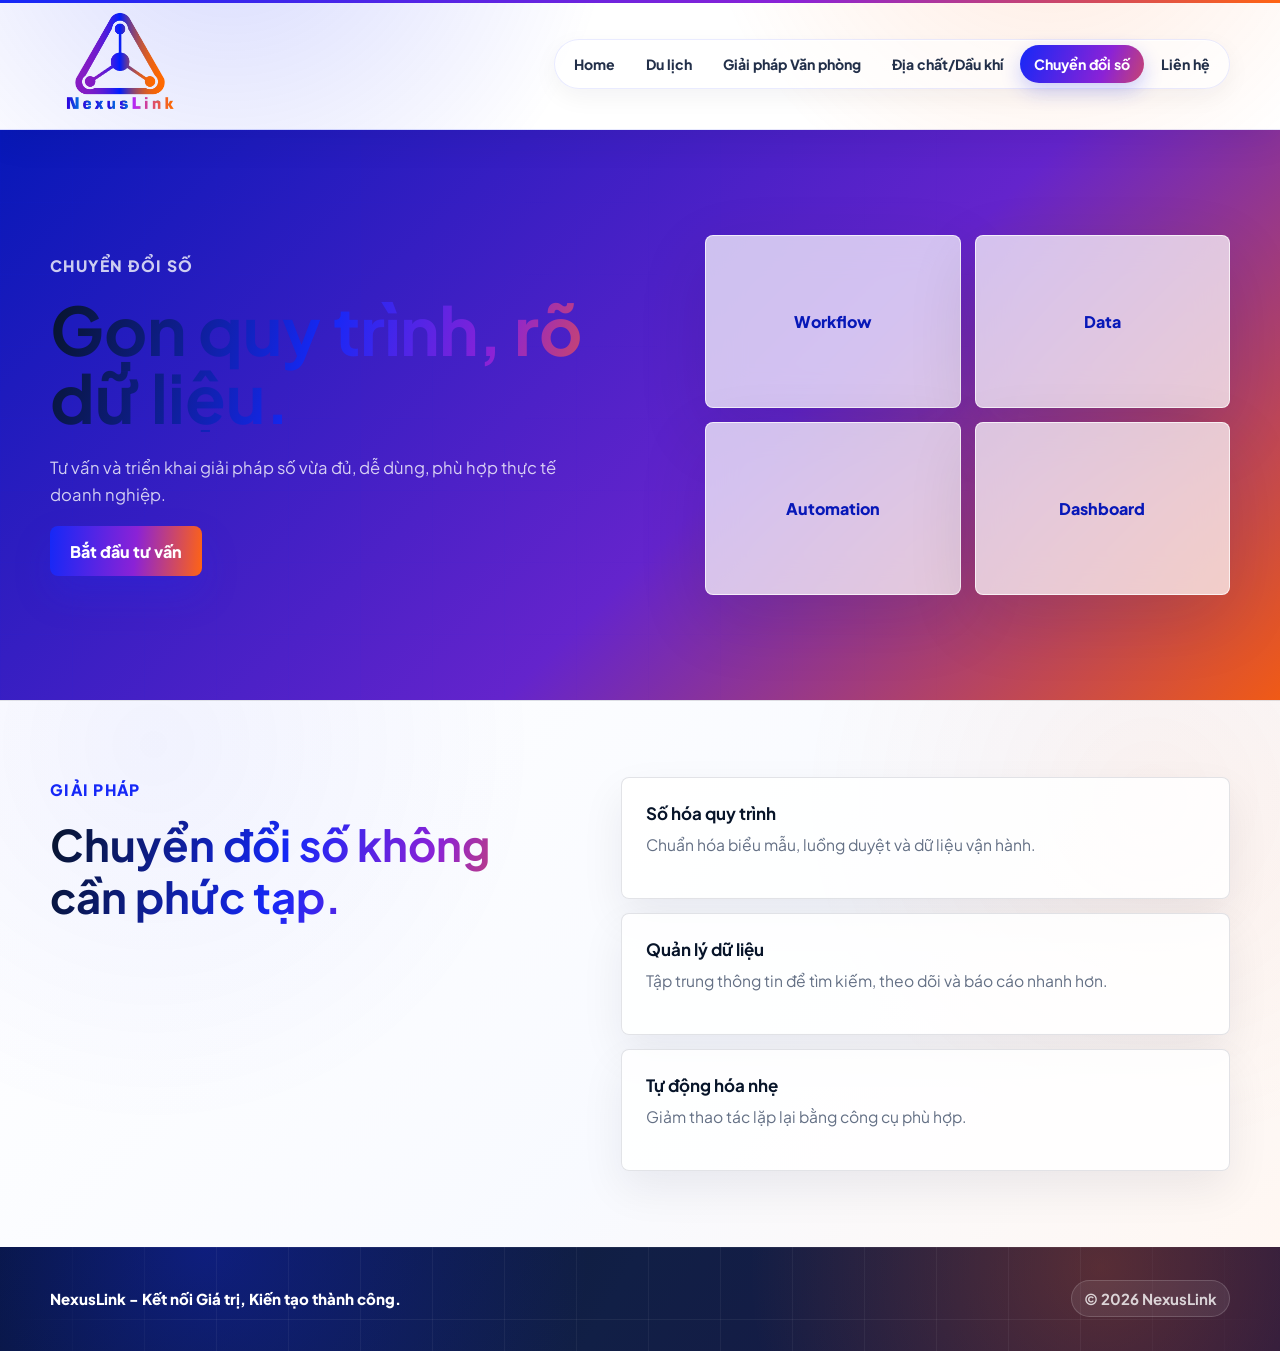
==== commit 3057a388: "Add oil-gas capability sections, contact revamp, and hover polish Rework Địa chất/Dầu khí page with " ====
--- a/chuyen-doi-so.html
+++ b/chuyen-doi-so.html
@@ -2,7 +2,7 @@
 <html lang="vi">
   <head><meta charset="UTF-8" /><meta name="viewport" content="width=device-width, initial-scale=1.0" /><meta name="description" content="NexusLink tư vấn và triển khai chuyển đổi số phù hợp với thực tế doanh nghiệp." /><title>Chuyển đổi số | NexusLink</title><link rel="stylesheet" href="styles.css" /></head>
   <body>
-    <header class="site-header"><nav class="nav" aria-label="Điều hướng chính"><a class="brand" href="index.html"><img src="Logo nexuslink.png" alt="NexusLink" /></a><button class="nav-toggle" type="button" aria-expanded="false" aria-controls="nav-menu"><span></span><span></span><span></span></button><div class="nav-menu" id="nav-menu"><a href="index.html">Home</a><a href="du-lich.html">Du lịch</a><a href="vat-tu.html">Giải pháp Văn phòng</a><a href="ky-thuat-dau-khi.html">Kỹ Thuật Dầu khí</a><a class="active" href="chuyen-doi-so.html">Chuyển đổi số</a><a href="lien-he.html">Liên hệ</a></div></nav></header>
+    <header class="site-header"><nav class="nav" aria-label="Điều hướng chính"><a class="brand" href="index.html"><img src="Logo nexuslink.png" alt="NexusLink" /></a><button class="nav-toggle" type="button" aria-expanded="false" aria-controls="nav-menu"><span></span><span></span><span></span></button><div class="nav-menu" id="nav-menu"><a href="index.html">Home</a><a href="du-lich.html">Du lịch</a><a href="vat-tu.html">Giải pháp Văn phòng</a><a href="ky-thuat-dau-khi.html">Địa chất/Dầu khí</a><a class="active" href="chuyen-doi-so.html">Chuyển đổi số</a><a href="lien-he.html">Liên hệ</a></div></nav></header>
     <main>
       <section class="subpage-hero digital-theme"><div class="section-inner subpage-grid"><div class="reveal"><p class="eyebrow">Chuyển đổi số</p><h1>Gọn quy trình, rõ dữ liệu.</h1><p>Tư vấn và triển khai giải pháp số vừa đủ, dễ dùng, phù hợp thực tế doanh nghiệp.</p><a class="btn primary" href="lien-he.html">Bắt đầu tư vấn</a></div><div class="visual-panel reveal"><span>Workflow</span><span>Data</span><span>Automation</span><span>Dashboard</span></div></div></section>
       <section class="section"><div class="section-inner content-layout"><div class="section-heading reveal"><p class="eyebrow">Giải pháp</p><h2>Chuyển đổi số không cần phức tạp.</h2></div><div class="info-list reveal"><article><h3>Số hóa quy trình</h3><p>Chuẩn hóa biểu mẫu, luồng duyệt và dữ liệu vận hành.</p></article><article><h3>Quản lý dữ liệu</h3><p>Tập trung thông tin để tìm kiếm, theo dõi và báo cáo nhanh hơn.</p></article><article><h3>Tự động hóa nhẹ</h3><p>Giảm thao tác lặp lại bằng công cụ phù hợp.</p></article></div></div></section>
--- a/styles.css
+++ b/styles.css
@@ -878,6 +878,14 @@
   transition: transform 620ms cubic-bezier(0.2, 0.7, 0.2, 1);
 }
 .travel-service-card:hover .travel-service-media img { transform: scale(1.045); }
+.oilgas-media-placeholder {
+  display: grid;
+  place-items: center;
+  background: linear-gradient(135deg, #eef2ff, #f4f8ff 55%, #fdeee2);
+  color: #1528f7;
+}
+.travel-service-card:nth-child(2) .oilgas-media-placeholder { color: #8b22d6; }
+.travel-service-card:nth-child(3) .oilgas-media-placeholder { color: #ff6413; }
 .travel-service-media > span {
   position: absolute;
   z-index: 2;
@@ -1052,6 +1060,12 @@
 .card-drive .supplies-icon-badge { background: linear-gradient(135deg, var(--orange), #ff8a42); }
 .card-device .supplies-icon-badge { background: linear-gradient(135deg, #1528f7, var(--violet)); }
 .oilgas-theme { background: linear-gradient(135deg, #fff, #f4f8ff 50%, #eef2ff); }
+.oilgas-theme .subpage-grid h1 {
+  max-width: 640px;
+  font-size: clamp(1.9rem, 3.4vw, 3.1rem);
+  line-height: 1.22;
+  padding-bottom: 0.12em;
+}
 .digital-theme {
   color: white;
   background: linear-gradient(135deg, #0718b8, #6424cc 58%, #f05a16);
@@ -1064,7 +1078,157 @@
   gap: 54px;
   align-items: start;
 }
+.capability-overview-grid {
+  display: grid;
+  grid-template-columns: repeat(3, minmax(0, 1fr));
+  gap: 24px;
+}
+.capability-overview-card {
+  position: relative;
+  display: block;
+  padding: 30px 26px 26px;
+  border-radius: 12px;
+  background: rgba(255, 255, 255, 0.9);
+  border: 1px solid var(--line);
+  box-shadow: 0 18px 44px rgba(7, 20, 41, 0.07);
+  text-decoration: none;
+  cursor: pointer;
+  transition: transform 320ms ease, box-shadow 320ms ease;
+}
+.capability-overview-card:hover {
+  transform: translateY(-4px);
+  box-shadow: 0 26px 56px rgba(7, 20, 41, 0.12);
+}
+.capability-overview-bar {
+  display: block;
+  width: 44px;
+  height: 4px;
+  border-radius: 999px;
+  margin-bottom: 18px;
+  background: linear-gradient(90deg, #1528f7, #8b22d6);
+}
+.capability-overview-card:nth-child(2) .capability-overview-bar { background: linear-gradient(90deg, #8b22d6, #c928a8); }
+.capability-overview-card:nth-child(3) .capability-overview-bar { background: linear-gradient(90deg, #ff6413, #ff9a2e); }
+.capability-overview-card h3 {
+  margin-bottom: 12px;
+  font-size: 1.5rem;
+  font-weight: 800;
+  line-height: 1.25;
+  color: #0b1f4d;
+}
+.capability-overview-card p {
+  margin: 0;
+  color: var(--muted);
+  font-size: 0.98rem;
+  line-height: 1.6;
+}
+@media (max-width: 860px) {
+  .capability-overview-grid { grid-template-columns: 1fr; }
+}
+.capability-detail {
+  display: grid;
+  grid-template-columns: minmax(0, 0.9fr) minmax(0, 1fr);
+  gap: 54px;
+  align-items: center;
+}
+.capability-detail.reverse { grid-template-columns: minmax(0, 1fr) minmax(0, 0.9fr); }
+.capability-detail.reverse .capability-media { order: 2; }
+.capability-detail.reverse .capability-text { order: 1; }
+.capability-media {
+  aspect-ratio: 4 / 3;
+  border-radius: 12px;
+  display: grid;
+  place-items: center;
+  background: linear-gradient(135deg, #eef2ff, #f4f8ff 55%, #fdeee2);
+  color: #1528f7;
+  overflow: hidden;
+}
+.capability-media img {
+  width: 100%;
+  height: 100%;
+  object-fit: cover;
+}
+.capability-detail.accent-violet .capability-media { color: #8b22d6; }
+.capability-detail.accent-orange .capability-media { color: #ff6413; }
+.capability-text h2 {
+  margin-bottom: 14px;
+  display: inline-block;
+  color: #0b1f4d;
+  background: linear-gradient(108deg, #071429 0%, #1528f7 45%, #8b22d6 72%, #ff6413 100%);
+  -webkit-background-clip: text;
+  background-clip: text;
+  -webkit-text-fill-color: transparent;
+}
+.capability-text p { color: var(--muted); font-size: 1.04rem; line-height: 1.7; max-width: 620px; }
+.capability-topics {
+  display: grid;
+  gap: 10px;
+  margin: 18px 0 0;
+  padding: 0;
+  list-style: none;
+  max-width: 620px;
+}
+.capability-topics li {
+  display: flex;
+  align-items: center;
+  gap: 10px;
+  font-size: 0.98rem;
+  color: #0b1f4d;
+  font-weight: 600;
+  padding: 10px 14px;
+  border-radius: 8px;
+  background: rgba(21, 40, 247, 0.05);
+  border: 1px solid rgba(21, 40, 247, 0.1);
+  transition: transform 220ms ease, box-shadow 220ms ease, background 220ms ease;
+}
+.capability-topics li:hover {
+  transform: translateY(-4px);
+  box-shadow: 0 14px 30px rgba(7, 20, 41, 0.1);
+  background: rgba(21, 40, 247, 0.09);
+}
+.capability-detail.accent-violet .capability-topics li:hover { background: rgba(139, 34, 214, 0.1); }
+.capability-detail.accent-orange .capability-topics li:hover { background: rgba(255, 100, 19, 0.1); }
+.capability-detail.accent-violet .capability-topics li {
+  background: rgba(139, 34, 214, 0.06);
+  border-color: rgba(139, 34, 214, 0.14);
+}
+.capability-detail.accent-orange .capability-topics li {
+  background: rgba(255, 100, 19, 0.06);
+  border-color: rgba(255, 100, 19, 0.14);
+}
+.capability-topics li::before {
+  content: "";
+  width: 8px;
+  height: 8px;
+  border-radius: 999px;
+  flex: none;
+  background: linear-gradient(108deg, #1528f7 0%, #8b22d6 60%, #ff6413 100%);
+}
+@media (max-width: 860px) {
+  .capability-detail, .capability-detail.reverse { grid-template-columns: 1fr; gap: 26px; }
+  .capability-detail.reverse .capability-media, .capability-detail.reverse .capability-text { order: initial; }
+}
 .info-list { display: grid; gap: 14px; }
+.info-list.numbered-list {
+  grid-template-columns: repeat(3, minmax(0, 1fr));
+  gap: 20px;
+}
+.info-list.numbered-list article {
+  display: flex;
+  flex-direction: column;
+  gap: 8px;
+}
+.list-number {
+  font-weight: 800;
+  font-size: 1.6rem;
+  background: linear-gradient(108deg, #1528f7 0%, #8b22d6 60%, #ff6413 100%);
+  -webkit-background-clip: text;
+  background-clip: text;
+  -webkit-text-fill-color: transparent;
+}
+@media (max-width: 860px) {
+  .info-list.numbered-list { grid-template-columns: 1fr; }
+}
 .contact-card {
   display: grid;
   gap: 14px;
@@ -1127,31 +1291,28 @@
   margin-bottom: 26px;
 }
 .contact-actions {
-  display: grid;
-  grid-template-columns: repeat(3, minmax(0, 1fr));
-  gap: 12px;
+  display: flex;
+  flex-wrap: wrap;
+  gap: 28px;
 }
 .contact-action {
-  min-height: 124px;
   display: flex;
   flex-direction: column;
   align-items: center;
   justify-content: center;
-  gap: 11px;
-  padding: 16px 10px;
-  border: 1px solid var(--line);
-  border-radius: 8px;
-  background: rgba(255, 255, 255, 0.9);
-  box-shadow: 0 18px 44px rgba(7, 20, 41, 0.07);
+  gap: 8px;
+  padding: 6px;
+  border: none;
+  background: none;
+  box-shadow: none;
   color: #23304a;
   font-size: 0.9rem;
   font-weight: 800;
-  transition: transform 220ms ease, box-shadow 220ms ease, border-color 220ms ease;
+  transition: transform 220ms ease, opacity 220ms ease;
 }
 .contact-action:hover {
-  transform: translateY(-6px);
-  border-color: rgba(21, 40, 247, 0.24);
-  box-shadow: 0 26px 56px rgba(7, 20, 41, 0.13);
+  transform: translateY(-4px);
+  opacity: 0.85;
 }
 .contact-action-icon {
   width: 56px;
@@ -1377,10 +1538,9 @@
     height: 44px;
   }
   .nav, .section-inner { width: min(100% - 28px, 1180px); }
-  .contact-actions { gap: 8px; }
+  .contact-actions { gap: 18px; justify-content: center; }
   .contact-action {
-    min-height: 108px;
-    padding: 14px 6px;
+    padding: 6px;
     font-size: 0.72rem;
   }
   .contact-action[href^="tel:"] {
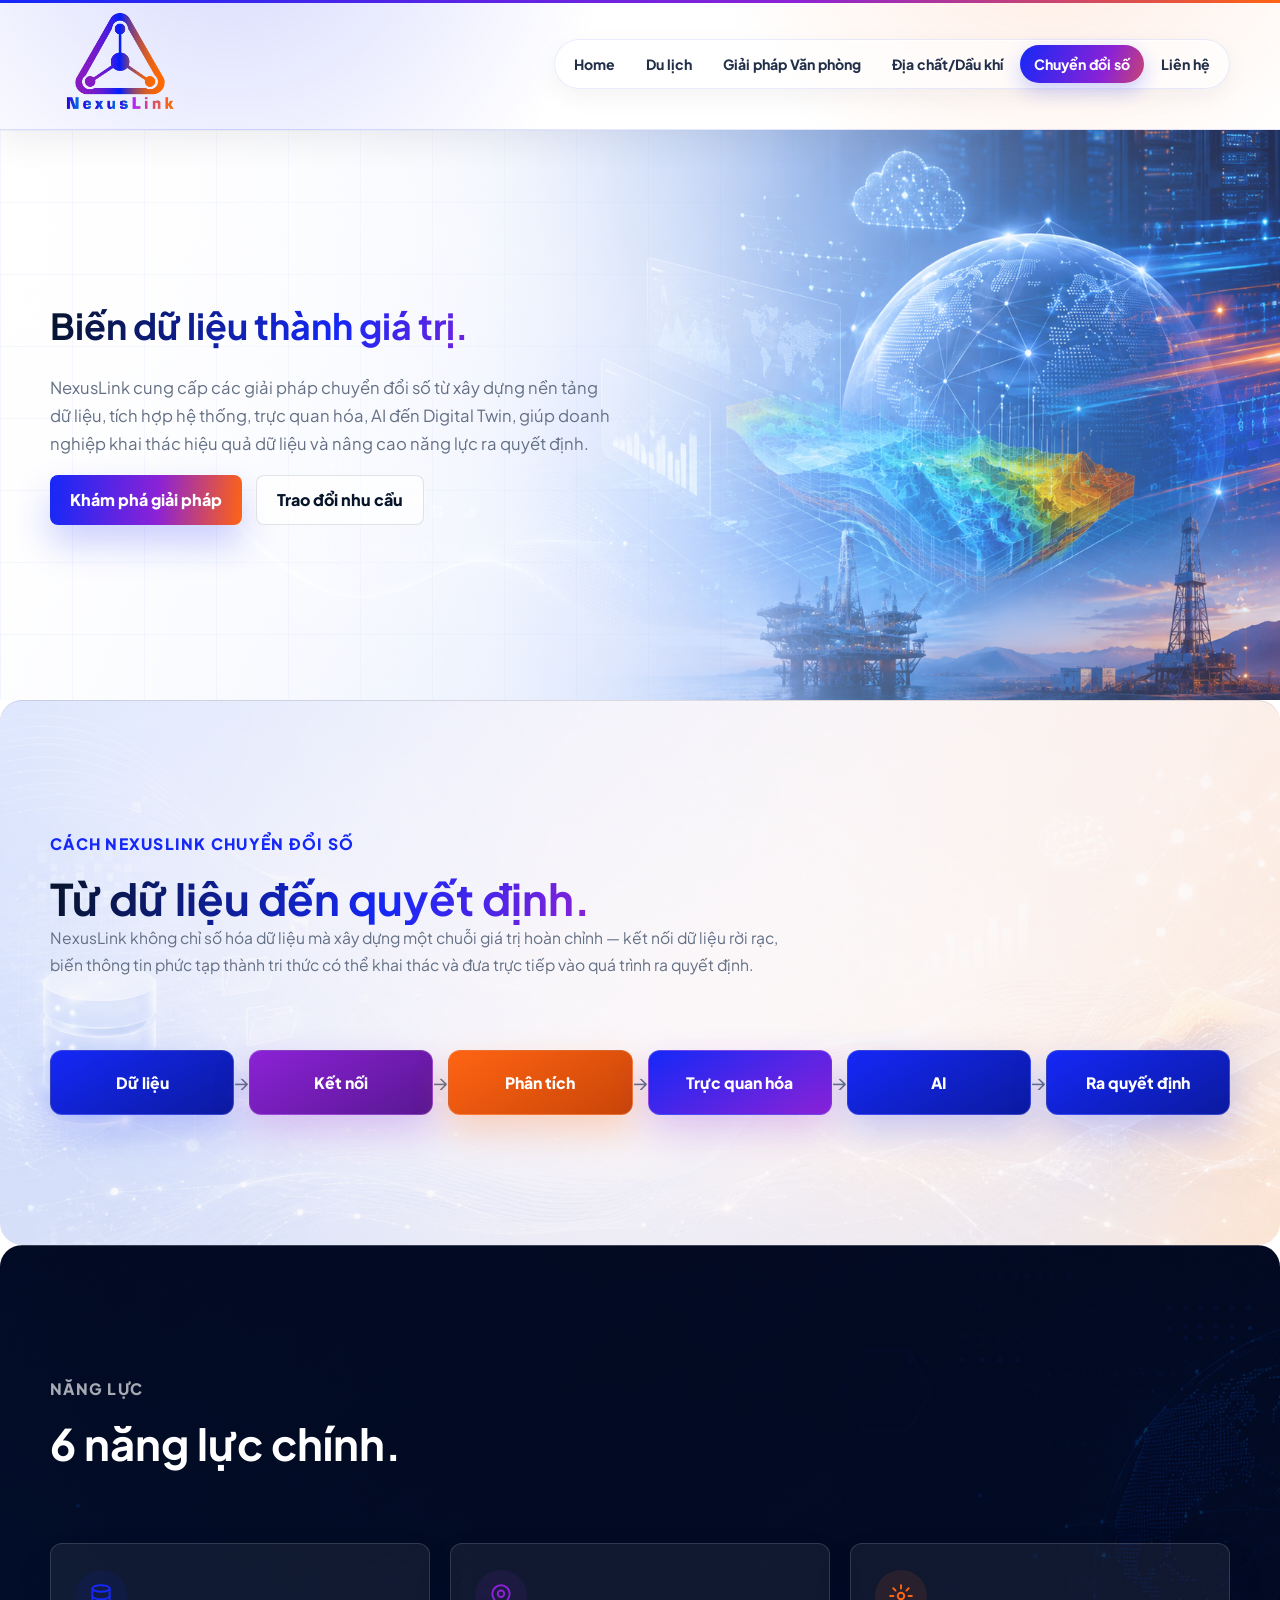
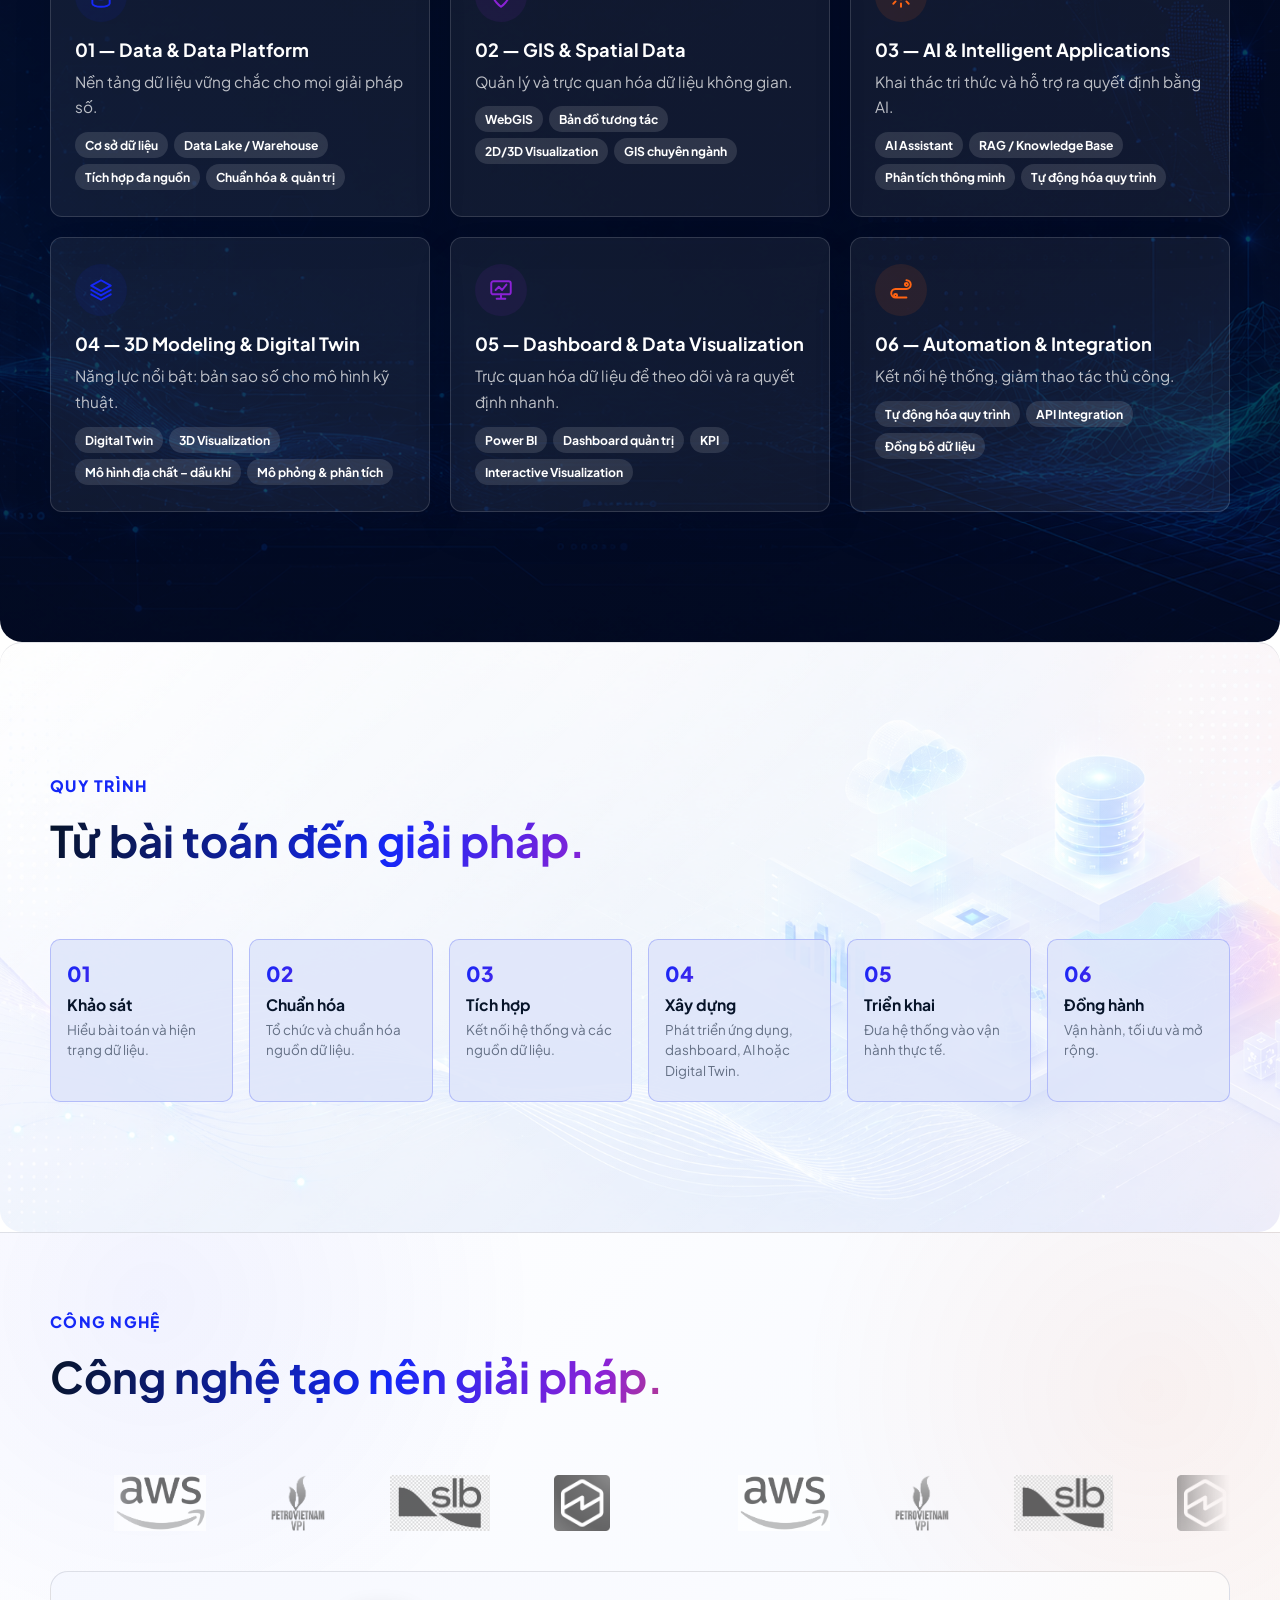
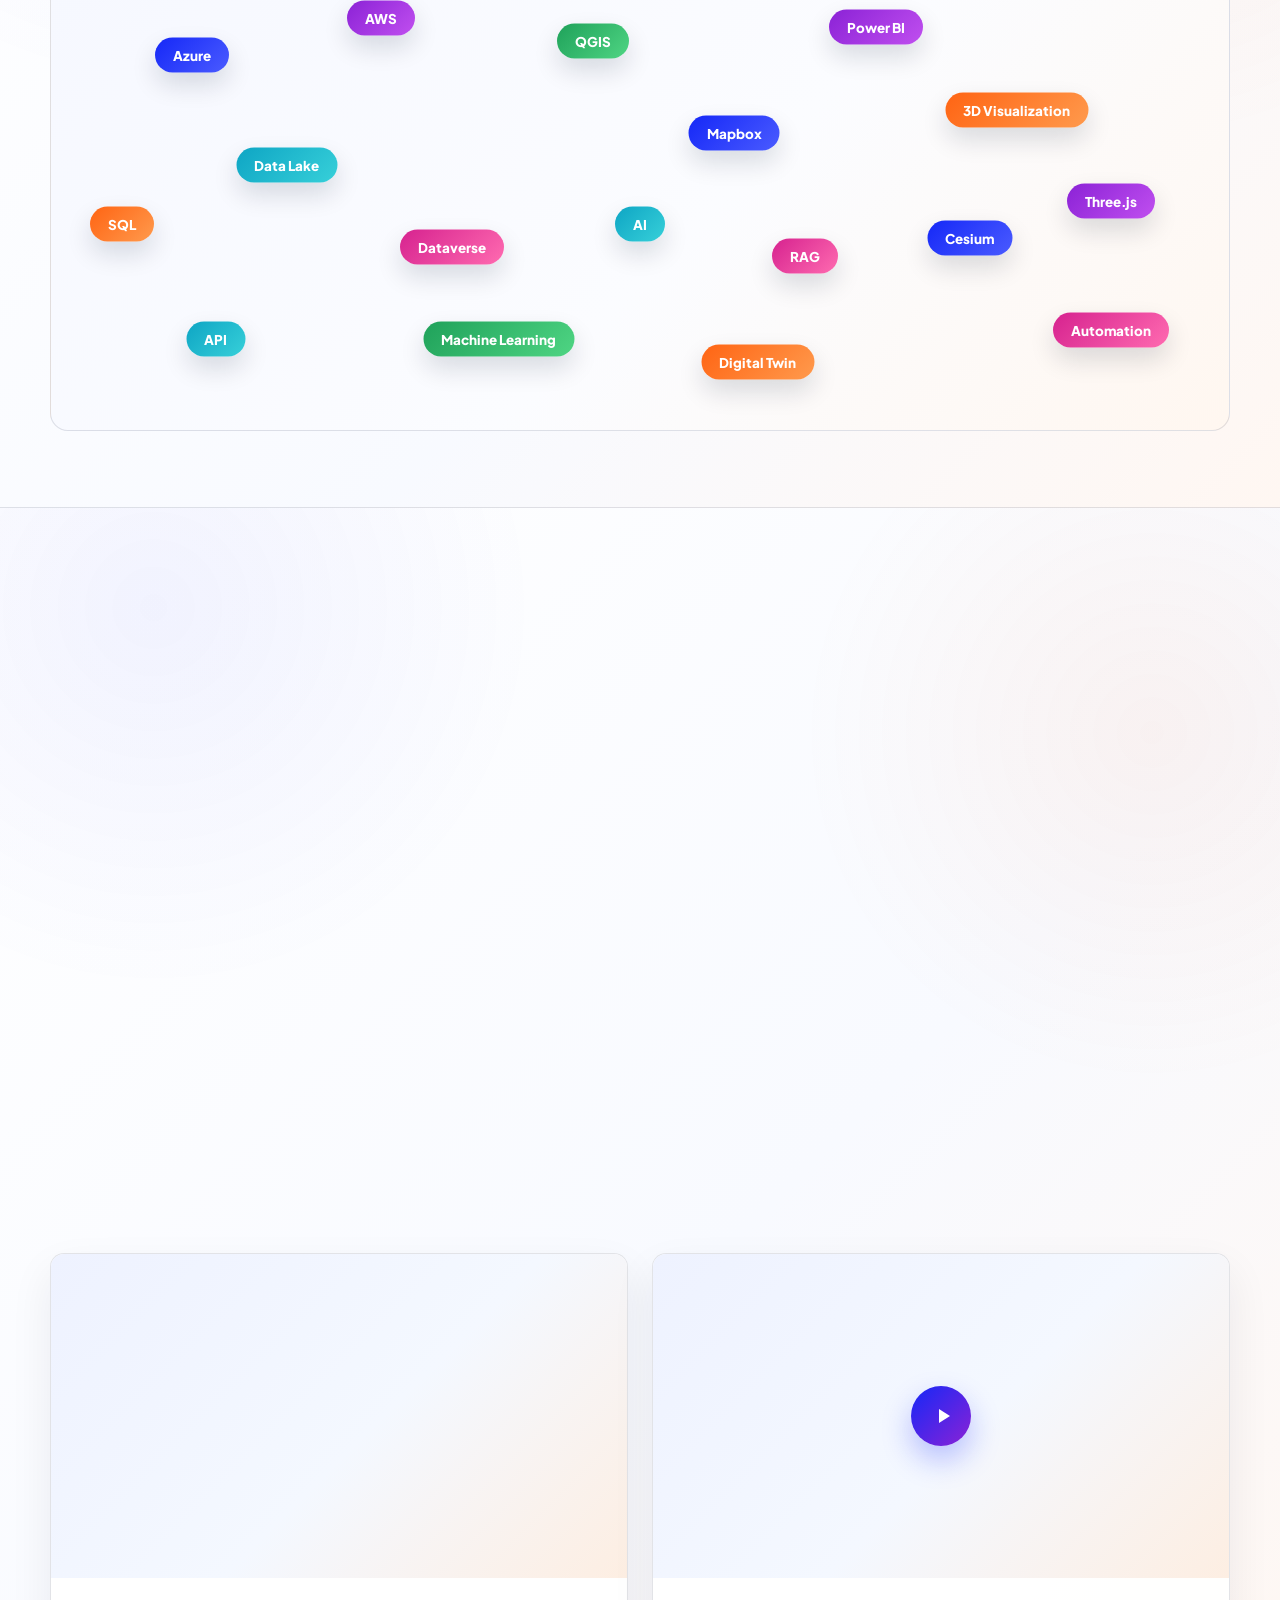
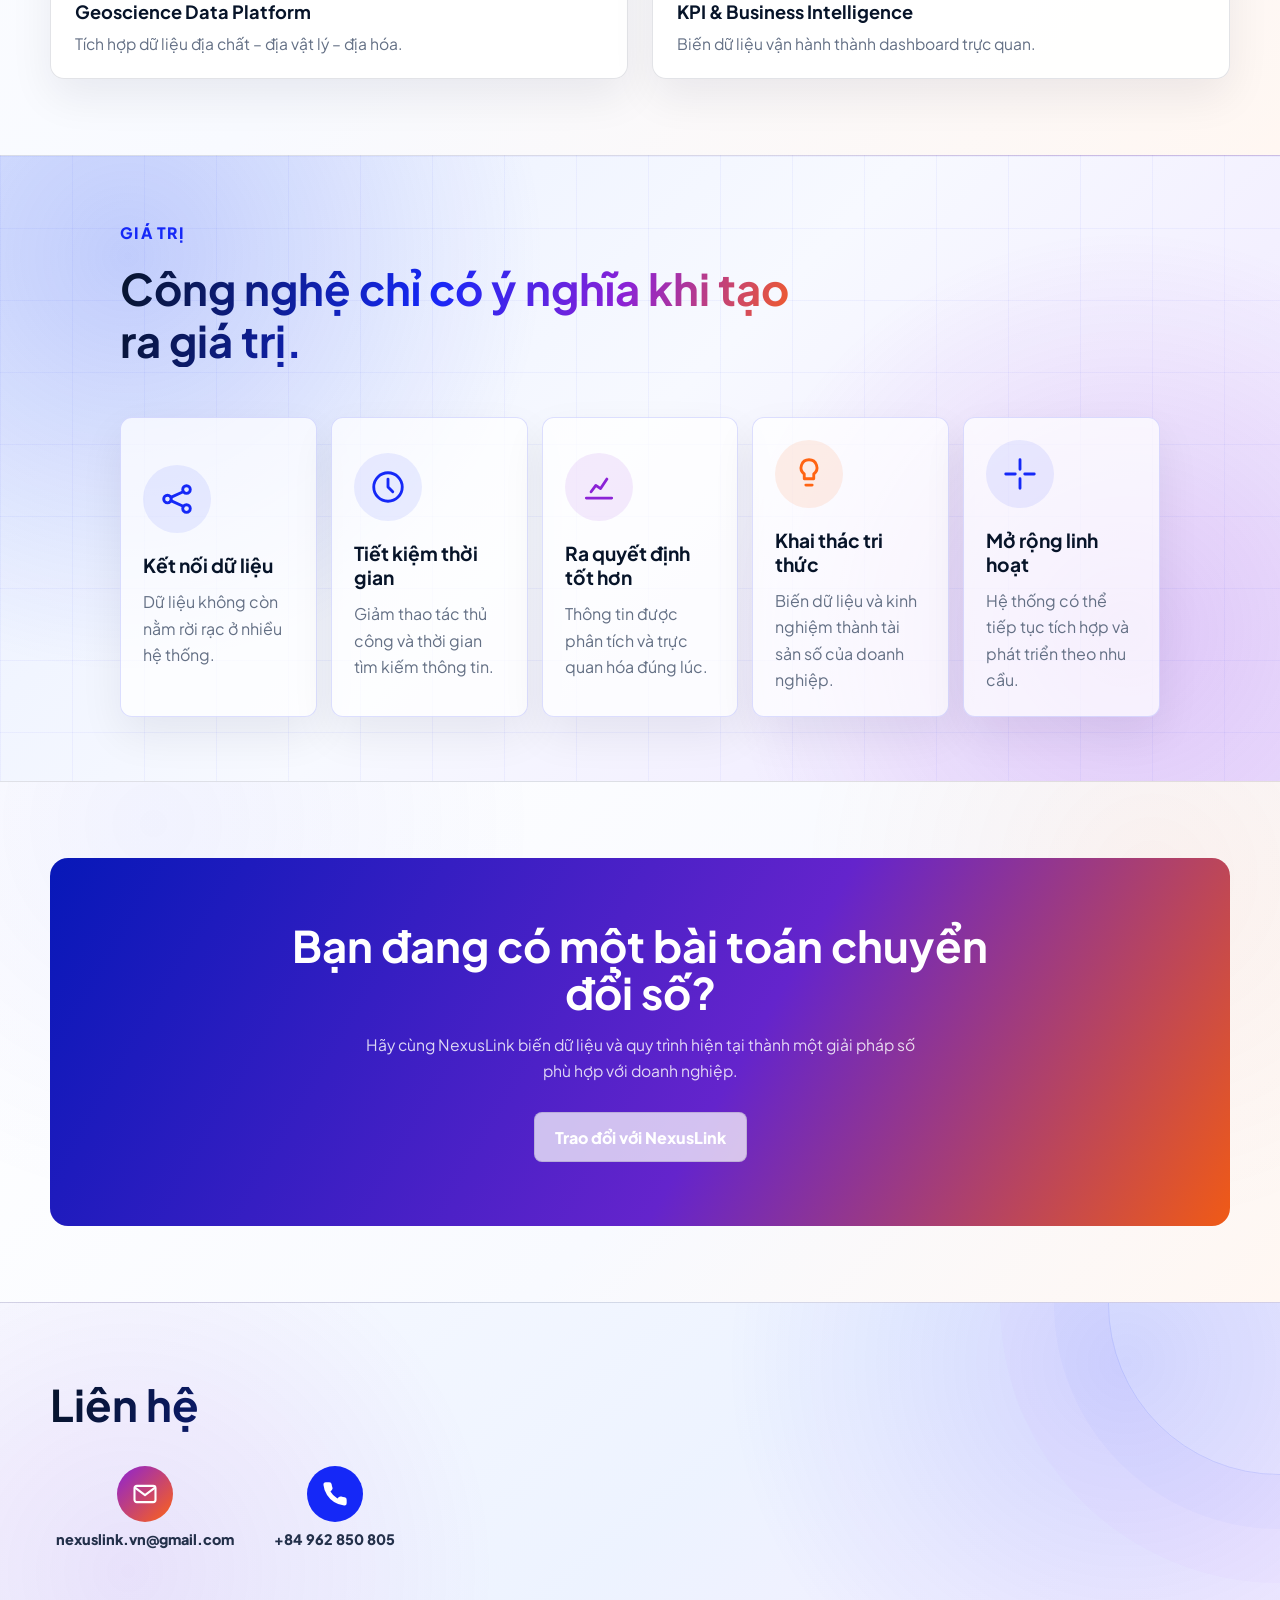
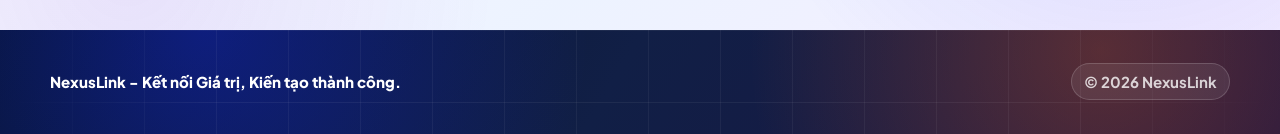
==== commit 3cecf185: "Rebuild Chuyển đổi số page and polish Liên hệ page Add hero visual, capability/timeline dark panels," ====
--- a/chuyen-doi-so.html
+++ b/chuyen-doi-so.html
@@ -1,12 +1,202 @@
 <!doctype html>
 <html lang="vi">
-  <head><meta charset="UTF-8" /><meta name="viewport" content="width=device-width, initial-scale=1.0" /><meta name="description" content="NexusLink tư vấn và triển khai chuyển đổi số phù hợp với thực tế doanh nghiệp." /><title>Chuyển đổi số | NexusLink</title><link rel="stylesheet" href="styles.css" /></head>
-  <body>
+  <head><meta charset="UTF-8" /><meta name="viewport" content="width=device-width, initial-scale=1.0" /><meta name="description" content="NexusLink tư vấn và triển khai chuyển đổi số: Data, GIS, AI, 3D và Digital Twin, biến dữ liệu thành giá trị cho doanh nghiệp và ngành dầu khí." /><title>Chuyển đổi số | NexusLink</title><link rel="stylesheet" href="styles.css" /></head>
+  <body id="top">
     <header class="site-header"><nav class="nav" aria-label="Điều hướng chính"><a class="brand" href="index.html"><img src="Logo nexuslink.png" alt="NexusLink" /></a><button class="nav-toggle" type="button" aria-expanded="false" aria-controls="nav-menu"><span></span><span></span><span></span></button><div class="nav-menu" id="nav-menu"><a href="index.html">Home</a><a href="du-lich.html">Du lịch</a><a href="vat-tu.html">Giải pháp Văn phòng</a><a href="ky-thuat-dau-khi.html">Địa chất/Dầu khí</a><a class="active" href="chuyen-doi-so.html">Chuyển đổi số</a><a href="lien-he.html">Liên hệ</a></div></nav></header>
     <main>
-      <section class="subpage-hero digital-theme"><div class="section-inner subpage-grid"><div class="reveal"><p class="eyebrow">Chuyển đổi số</p><h1>Gọn quy trình, rõ dữ liệu.</h1><p>Tư vấn và triển khai giải pháp số vừa đủ, dễ dùng, phù hợp thực tế doanh nghiệp.</p><a class="btn primary" href="lien-he.html">Bắt đầu tư vấn</a></div><div class="visual-panel reveal"><span>Workflow</span><span>Data</span><span>Automation</span><span>Dashboard</span></div></div></section>
-      <section class="section"><div class="section-inner content-layout"><div class="section-heading reveal"><p class="eyebrow">Giải pháp</p><h2>Chuyển đổi số không cần phức tạp.</h2></div><div class="info-list reveal"><article><h3>Số hóa quy trình</h3><p>Chuẩn hóa biểu mẫu, luồng duyệt và dữ liệu vận hành.</p></article><article><h3>Quản lý dữ liệu</h3><p>Tập trung thông tin để tìm kiếm, theo dõi và báo cáo nhanh hơn.</p></article><article><h3>Tự động hóa nhẹ</h3><p>Giảm thao tác lặp lại bằng công cụ phù hợp.</p></article></div></div></section>
+
+      <section class="subpage-hero digital-theme"><div class="section-inner subpage-grid">
+        <div class="reveal digital-hero-content">
+          <h1>Biến dữ liệu thành giá trị.</h1>
+          <p>NexusLink cung cấp các giải pháp chuyển đổi số từ xây dựng nền tảng dữ liệu, tích hợp hệ thống, trực quan hóa, AI đến Digital Twin, giúp doanh nghiệp khai thác hiệu quả dữ liệu và nâng cao năng lực ra quyết định.</p>
+          <div class="hero-cta">
+            <a class="btn primary" href="#nang-luc">Khám phá giải pháp</a>
+            <a class="btn ghost" href="lien-he.html">Trao đổi nhu cầu</a>
+          </div>
+        </div>
+      </div></section>
+
+      <section class="section flow-section"><div class="section-inner">
+        <div class="section-heading reveal"><p class="eyebrow">Cách NexusLink chuyển đổi số</p><h2>Từ dữ liệu đến quyết định.</h2><p>NexusLink không chỉ số hóa dữ liệu mà xây dựng một chuỗi giá trị hoàn chỉnh — kết nối dữ liệu rời rạc, biến thông tin phức tạp thành tri thức có thể khai thác và đưa trực tiếp vào quá trình ra quyết định.</p></div>
+        <div class="flow-steps reveal">
+          <div class="flow-step"><div class="flow-step-card"><span>Dữ liệu</span></div></div>
+          <div class="flow-arrow">→</div>
+          <div class="flow-step"><div class="flow-step-card"><span>Kết nối</span></div></div>
+          <div class="flow-arrow">→</div>
+          <div class="flow-step"><div class="flow-step-card"><span>Phân tích</span></div></div>
+          <div class="flow-arrow">→</div>
+          <div class="flow-step"><div class="flow-step-card"><span>Trực quan hóa</span></div></div>
+          <div class="flow-arrow">→</div>
+          <div class="flow-step"><div class="flow-step-card"><span>AI</span></div></div>
+          <div class="flow-arrow">→</div>
+          <div class="flow-step"><div class="flow-step-card"><span>Ra quyết định</span></div></div>
+        </div>
+      </div></section>
+
+      <section class="section capability6-section" id="nang-luc"><div class="section-inner">
+        <div class="section-heading reveal"><p class="eyebrow">Năng lực</p><h2>6 năng lực chính.</h2></div>
+        <div class="capability-grid6">
+          <article class="capability-card6 reveal">
+            <div class="capability-card6-icon"><svg viewBox="0 0 24 24"><ellipse cx="12" cy="5" rx="8" ry="3"/><path d="M4 5v14c0 1.66 3.58 3 8 3s8-1.34 8-3V5"/><path d="M4 12c0 1.66 3.58 3 8 3s8-1.34 8-3"/></svg></div>
+            <h3>01 — Data &amp; Data Platform</h3>
+            <p>Nền tảng dữ liệu vững chắc cho mọi giải pháp số.</p>
+            <ul class="capability-card6-tags"><li>Cơ sở dữ liệu</li><li>Data Lake / Warehouse</li><li>Tích hợp đa nguồn</li><li>Chuẩn hóa &amp; quản trị</li></ul>
+          </article>
+          <article class="capability-card6 reveal">
+            <div class="capability-card6-icon"><svg viewBox="0 0 24 24"><path d="M12 2C7.6 2 4 5.6 4 10c0 6 8 12 8 12s8-6 8-12c0-4.4-3.6-8-8-8Z"/><circle cx="12" cy="10" r="3"/></svg></div>
+            <h3>02 — GIS &amp; Spatial Data</h3>
+            <p>Quản lý và trực quan hóa dữ liệu không gian.</p>
+            <ul class="capability-card6-tags"><li>WebGIS</li><li>Bản đồ tương tác</li><li>2D/3D Visualization</li><li>GIS chuyên ngành</li></ul>
+          </article>
+          <article class="capability-card6 reveal">
+            <div class="capability-card6-icon"><svg viewBox="0 0 24 24"><circle cx="12" cy="12" r="3"/><path d="M12 2v3M12 19v3M2 12h3M19 12h3M4.9 4.9l2.1 2.1M17 17l2.1 2.1M19.1 4.9 17 7M7 17l-2.1 2.1"/></svg></div>
+            <h3>03 — AI &amp; Intelligent Applications</h3>
+            <p>Khai thác tri thức và hỗ trợ ra quyết định bằng AI.</p>
+            <ul class="capability-card6-tags"><li>AI Assistant</li><li>RAG / Knowledge Base</li><li>Phân tích thông minh</li><li>Tự động hóa quy trình</li></ul>
+          </article>
+          <article class="capability-card6 reveal">
+            <div class="capability-card6-icon"><svg viewBox="0 0 24 24"><path d="M12 3 3 8l9 5 9-5-9-5Z"/><path d="M3 16l9 5 9-5M3 12l9 5 9-5"/></svg></div>
+            <h3>04 — 3D Modeling &amp; Digital Twin</h3>
+            <p>Năng lực nổi bật: bản sao số cho mô hình kỹ thuật.</p>
+            <ul class="capability-card6-tags"><li>Digital Twin</li><li>3D Visualization</li><li>Mô hình địa chất – dầu khí</li><li>Mô phỏng &amp; phân tích</li></ul>
+          </article>
+          <article class="capability-card6 reveal">
+            <div class="capability-card6-icon"><svg viewBox="0 0 24 24"><rect x="3" y="4" width="18" height="12" rx="2"/><path d="M8 20h8M12 16v4"/><path d="M7 12l3-3 3 3 4-5"/></svg></div>
+            <h3>05 — Dashboard &amp; Data Visualization</h3>
+            <p>Trực quan hóa dữ liệu để theo dõi và ra quyết định nhanh.</p>
+            <ul class="capability-card6-tags"><li>Power BI</li><li>Dashboard quản trị</li><li>KPI</li><li>Interactive Visualization</li></ul>
+          </article>
+          <article class="capability-card6 reveal">
+            <div class="capability-card6-icon"><svg viewBox="0 0 24 24"><path d="M17 3a4 4 0 0 1 0 8H7a4 4 0 0 0 0 8h10"/><circle cx="17" cy="7" r="1.4"/><circle cx="7" cy="17" r="1.4"/></svg></div>
+            <h3>06 — Automation &amp; Integration</h3>
+            <p>Kết nối hệ thống, giảm thao tác thủ công.</p>
+            <ul class="capability-card6-tags"><li>Tự động hóa quy trình</li><li>API Integration</li><li>Đồng bộ dữ liệu</li></ul>
+          </article>
+        </div>
+      </div></section>
+
+      <section class="section timeline-section"><div class="section-inner">
+        <div class="section-heading reveal"><p class="eyebrow">Quy trình</p><h2>Từ bài toán đến giải pháp.</h2></div>
+        <div class="timeline-steps">
+          <article class="timeline-step reveal"><span class="list-number">01</span><h3>Khảo sát</h3><p>Hiểu bài toán và hiện trạng dữ liệu.</p></article>
+          <article class="timeline-step reveal"><span class="list-number">02</span><h3>Chuẩn hóa</h3><p>Tổ chức và chuẩn hóa nguồn dữ liệu.</p></article>
+          <article class="timeline-step reveal"><span class="list-number">03</span><h3>Tích hợp</h3><p>Kết nối hệ thống và các nguồn dữ liệu.</p></article>
+          <article class="timeline-step reveal"><span class="list-number">04</span><h3>Xây dựng</h3><p>Phát triển ứng dụng, dashboard, AI hoặc Digital Twin.</p></article>
+          <article class="timeline-step reveal"><span class="list-number">05</span><h3>Triển khai</h3><p>Đưa hệ thống vào vận hành thực tế.</p></article>
+          <article class="timeline-step reveal"><span class="list-number">06</span><h3>Đồng hành</h3><p>Vận hành, tối ưu và mở rộng.</p></article>
+        </div>
+      </div></section>
+
+      <section class="section"><div class="section-inner">
+        <div class="section-heading reveal"><p class="eyebrow">Công nghệ</p><h2>Công nghệ tạo nên giải pháp.</h2></div>
+        <div class="logo-marquee reveal">
+          <div class="logo-marquee-track">
+            <span class="logo-marquee-item"><img src="assets/Logo/Amazon_Web_Services_Logo.svg" alt="Amazon Web Services" /></span>
+            <span class="logo-marquee-item"><img src="assets/Logo/AWS logo.png" alt="AWS" /></span>
+            <span class="logo-marquee-item"><img src="assets/Logo/LogoVPI_gradient.png" alt="VPI" /></span>
+            <span class="logo-marquee-item"><img src="assets/Logo/schlumberger-logo-Vq07WZTs.jpg" alt="Schlumberger" /></span>
+            <span class="logo-marquee-item"><img src="assets/Logo/Logo Quick Suite.png" alt="Quick Suite" /></span>
+            <span class="logo-marquee-item"><img src="assets/Logo/Amazon_Web_Services_Logo.svg" alt="Amazon Web Services" /></span>
+            <span class="logo-marquee-item"><img src="assets/Logo/AWS logo.png" alt="AWS" /></span>
+            <span class="logo-marquee-item"><img src="assets/Logo/LogoVPI_gradient.png" alt="VPI" /></span>
+            <span class="logo-marquee-item"><img src="assets/Logo/schlumberger-logo-Vq07WZTs.jpg" alt="Schlumberger" /></span>
+            <span class="logo-marquee-item"><img src="assets/Logo/Logo Quick Suite.png" alt="Quick Suite" /></span>
+          </div>
+        </div>
+        <div class="tech-cloud reveal">
+          <span class="tech-node c1" style="top:18%; left:12%;">Azure</span>
+          <span class="tech-node c2" style="top:10%; left:28%;">AWS</span>
+          <span class="tech-node c3" style="top:55%; left:6%;">SQL</span>
+          <span class="tech-node c4" style="top:42%; left:20%;">Data Lake</span>
+          <span class="tech-node c5" style="top:60%; left:34%;">Dataverse</span>
+          <span class="tech-node c6" style="top:15%; left:46%;">QGIS</span>
+          <span class="tech-node c1" style="top:35%; left:58%;">Mapbox</span>
+          <span class="tech-node c2" style="top:12%; left:70%;">Power BI</span>
+          <span class="tech-node c3" style="top:30%; left:82%;">3D Visualization</span>
+          <span class="tech-node c4" style="top:55%; left:50%;">AI</span>
+          <span class="tech-node c5" style="top:62%; left:64%;">RAG</span>
+          <span class="tech-node c6" style="top:80%; left:38%;">Machine Learning</span>
+          <span class="tech-node c1" style="top:58%; left:78%;">Cesium</span>
+          <span class="tech-node c2" style="top:50%; left:90%;">Three.js</span>
+          <span class="tech-node c3" style="top:85%; left:60%;">Digital Twin</span>
+          <span class="tech-node c4" style="top:80%; left:14%;">API</span>
+          <span class="tech-node c5" style="top:78%; left:90%;">Automation</span>
+        </div>
+      </div></section>
+
+      <section class="section"><div class="section-inner">
+        <div class="section-heading reveal"><p class="eyebrow">Case study</p><h2>Những bài toán chúng tôi đang giải quyết.</h2></div>
+        <div class="case-grid">
+          <article class="case-card reveal">
+            <a class="case-card-media has-video" href="https://drive.google.com/file/d/1W4HgVP1p3Qrym5VmF0THwFspEhxZkg9P/view" target="_blank" rel="noopener noreferrer" aria-label="Xem video 3D Modelling">
+              <span class="case-play-icon" aria-hidden="true"><svg viewBox="0 0 24 24"><path d="M8 5v14l11-7Z"/></svg></span>
+            </a>
+            <div class="case-card-body"><h3>VPI Digital Twin</h3><p>Nền tảng dữ liệu và tri thức số cho ngành dầu khí.</p></div>
+          </article>
+          <article class="case-card reveal">
+            <a class="case-card-media has-video" href="https://drive.google.com/file/d/1C9fGDfQnaKEmjS92FFq0H5eMewfDMus4/view" target="_blank" rel="noopener noreferrer" aria-label="Xem video Chat Bot">
+              <span class="case-play-icon" aria-hidden="true"><svg viewBox="0 0 24 24"><path d="M8 5v14l11-7Z"/></svg></span>
+            </a>
+            <div class="case-card-body"><h3>PetroLogic AI</h3><p>AI Assistant khai thác tri thức và dữ liệu dầu khí.</p></div>
+          </article>
+          <article class="case-card reveal">
+            <div class="case-card-media"></div>
+            <div class="case-card-body"><h3>Geoscience Data Platform</h3><p>Tích hợp dữ liệu địa chất – địa vật lý – địa hóa.</p></div>
+          </article>
+          <article class="case-card reveal">
+            <a class="case-card-media has-video" href="https://drive.google.com/file/d/116gyEYDOCkV-x7gb4fro-g9sxeChfyVx/view" target="_blank" rel="noopener noreferrer" aria-label="Xem video Dashboard">
+              <span class="case-play-icon" aria-hidden="true"><svg viewBox="0 0 24 24"><path d="M8 5v14l11-7Z"/></svg></span>
+            </a>
+            <div class="case-card-body"><h3>KPI &amp; Business Intelligence</h3><p>Biến dữ liệu vận hành thành dashboard trực quan.</p></div>
+          </article>
+        </div>
+      </div></section>
+
+      <section class="section why-section"><div class="section-inner">
+        <div class="section-heading reveal"><p class="eyebrow">Giá trị</p><h2>Công nghệ chỉ có ý nghĩa khi tạo ra giá trị.</h2></div>
+        <div class="why-list why-list-5">
+          <article class="why-item reveal"><div class="why-icon"><svg viewBox="0 0 24 24"><circle cx="6" cy="12" r="2.4"/><circle cx="18" cy="6" r="2.4"/><circle cx="18" cy="18" r="2.4"/><path d="M8.1 11l7.8-3.6M8.1 13l7.8 3.6"/></svg></div><h3>Kết nối dữ liệu</h3><p>Dữ liệu không còn nằm rời rạc ở nhiều hệ thống.</p></article>
+          <article class="why-item reveal"><div class="why-icon"><svg viewBox="0 0 24 24"><circle cx="12" cy="12" r="9"/><path d="M12 7v5l3 3"/></svg></div><h3>Tiết kiệm thời gian</h3><p>Giảm thao tác thủ công và thời gian tìm kiếm thông tin.</p></article>
+          <article class="why-item reveal"><div class="why-icon"><svg viewBox="0 0 24 24"><path d="M4 19h16M7 15l3-4 3 2 4-6"/></svg></div><h3>Ra quyết định tốt hơn</h3><p>Thông tin được phân tích và trực quan hóa đúng lúc.</p></article>
+          <article class="why-item reveal"><div class="why-icon"><svg viewBox="0 0 24 24"><path d="M12 3a5 5 0 0 0-3 9v3h6v-3a5 5 0 0 0-3-9Z"/><path d="M10 19h4"/></svg></div><h3>Khai thác tri thức</h3><p>Biến dữ liệu và kinh nghiệm thành tài sản số của doanh nghiệp.</p></article>
+          <article class="why-item reveal"><div class="why-icon"><svg viewBox="0 0 24 24"><path d="M12 3v6M12 15v6M3 12h6M15 12h6"/></svg></div><h3>Mở rộng linh hoạt</h3><p>Hệ thống có thể tiếp tục tích hợp và phát triển theo nhu cầu.</p></article>
+        </div>
+      </div></section>
+
+      <section class="section"><div class="section-inner">
+        <div class="final-cta reveal">
+          <h2>Bạn đang có một bài toán chuyển đổi số?</h2>
+          <p>Hãy cùng NexusLink biến dữ liệu và quy trình hiện tại thành một giải pháp số phù hợp với doanh nghiệp.</p>
+          <a class="btn ghost" href="lien-he.html">Trao đổi với NexusLink</a>
+        </div>
+      </div></section>
+
+      <section class="section home-contact" id="lien-he">
+        <div class="section-inner">
+          <div class="home-connect reveal">
+            <h2>Liên hệ</h2>
+            <div class="contact-actions">
+              <a class="contact-action email" href="mailto:nexuslink.vn@gmail.com" aria-label="Gửi email tới nexuslink.vn@gmail.com">
+                <span class="contact-action-icon" aria-hidden="true">
+                  <svg viewBox="0 0 24 24"><rect x="3" y="5" width="18" height="14" rx="2"/><path d="m4 7 8 6 8-6"/></svg>
+                </span>
+                <span>nexuslink.vn@gmail.com</span>
+              </a>
+              <a class="contact-action" href="tel:+84962850805" aria-label="Gọi điện thoại +84 962 850 805">
+                <span class="contact-action-icon" aria-hidden="true">
+                  <svg viewBox="0 0 24 24"><path d="M22 16.92v3a2 2 0 0 1-2.18 2 19.79 19.79 0 0 1-8.63-3.07 19.5 19.5 0 0 1-6-6 19.79 19.79 0 0 1-3.07-8.67A2 2 0 0 1 4.11 2h3a2 2 0 0 1 2 1.72c.127.96.361 1.903.7 2.81a2 2 0 0 1-.45 2.11L8.09 9.91a16 16 0 0 0 6 6l1.27-1.27a2 2 0 0 1 2.11-.45c.907.339 1.85.573 2.81.7A2 2 0 0 1 22 16.92z"/></svg>
+                </span>
+                <span>+84 962 850 805</span>
+              </a>
+            </div>
+          </div>
+        </div>
+      </section>
+
     </main>
+    <a class="back-to-top" href="#top" aria-label="Về đầu trang" title="Về đầu trang">
+      <svg viewBox="0 0 24 24" aria-hidden="true"><path d="m6 14 6-6 6 6" /></svg>
+    </a>
     <footer class="footer"><span>NexusLink - Kết nối Giá trị, Kiến tạo thành công.</span><span>© 2026 NexusLink</span></footer><script src="script.js"></script>
   </body>
 </html>
--- a/styles.css
+++ b/styles.css
@@ -448,6 +448,13 @@
   grid-template-columns: repeat(4, 1fr);
   gap: 14px;
 }
+.why-list.why-list-5 { grid-template-columns: repeat(5, 1fr); }
+@media (max-width: 960px) {
+  .why-list.why-list-5 { grid-template-columns: repeat(2, 1fr); }
+}
+@media (max-width: 620px) {
+  .why-list.why-list-5 { grid-template-columns: 1fr; }
+}
 .why-item {
   min-height: 248px;
   display: flex;
@@ -535,7 +542,7 @@
 }
 .subpage-grid h1, .contact-page-grid h1 { max-width: 720px; }
 .subpage-grid p:not(.eyebrow), .contact-page-grid p:not(.eyebrow) { max-width: 560px; font-size: 1.04rem; }
-.subpage-grid h1 {
+.subpage-grid h1, .contact-page-grid h1 {
   color: #0b1f4d;
   background: linear-gradient(108deg, #071429 0%, #1528f7 45%, #8b22d6 72%, #ff6413 100%);
   -webkit-background-clip: text;
@@ -1067,10 +1074,460 @@
   padding-bottom: 0.12em;
 }
 .digital-theme {
+  background:
+    linear-gradient(90deg, rgba(255, 255, 255, 0.92) 0%, rgba(255, 255, 255, 0.7) 38%, rgba(238, 242, 255, 0.3) 62%, rgba(238, 242, 255, 0.15) 100%),
+    url("assets/ChatGPT Image Aug 22, 2026, 07_06_47 PM.png") right center / cover no-repeat,
+    linear-gradient(135deg, #fff, #f4f8ff 50%, #eef2ff);
+}
+.digital-theme .subpage-grid { grid-template-columns: 1fr; }
+.digital-theme .digital-hero-content { max-width: 640px; }
+.digital-theme .subpage-grid h1 {
+  max-width: none;
+  white-space: nowrap;
+  font-size: clamp(1.6rem, 2.8vw, 2.6rem);
+  line-height: 1.22;
+  padding-bottom: 0.12em;
+}
+@media (max-width: 620px) {
+  .digital-theme .subpage-grid h1 { white-space: normal; font-size: clamp(1.5rem, 6vw, 2.1rem); }
+}
+.digital-theme .hero-cta { display: flex; gap: 14px; flex-wrap: wrap; }
+
+/* Flow steps (data journey) */
+.flow-steps {
+  display: flex;
+  flex-wrap: wrap;
+  gap: 0;
+  align-items: stretch;
+  margin-top: 8px;
+}
+.flow-step {
+  flex: 1 1 150px;
+  display: flex;
+  align-items: center;
+  gap: 10px;
+}
+.flow-section {
+  background:
+    linear-gradient(135deg, rgba(243, 245, 255, 0.55), rgba(254, 244, 237, 0.55)),
+    url("assets/flow-section-bg.png") center / cover no-repeat;
+  border-radius: 22px;
+  padding: 54px 0;
+}
+.flow-step-card {
+  flex: 1;
+  padding: 22px 16px;
+  border-radius: 12px;
+  border: 1px solid rgba(255, 255, 255, 0.16);
+  background: linear-gradient(150deg, #1528f7, #0b1a9e 100%);
+  box-shadow: 0 16px 36px rgba(21, 40, 247, 0.22);
+  text-align: center;
+  transition: transform 220ms ease, box-shadow 220ms ease;
+}
+.flow-step:nth-child(3) .flow-step-card { background: linear-gradient(150deg, #8b22d6, #591792); box-shadow: 0 16px 36px rgba(139, 34, 214, 0.24); }
+.flow-step:nth-child(5) .flow-step-card { background: linear-gradient(150deg, #ff6413, #c94508); box-shadow: 0 16px 36px rgba(255, 100, 19, 0.26); }
+.flow-step:nth-child(7) .flow-step-card { background: linear-gradient(150deg, #1528f7, #8b22d6); box-shadow: 0 16px 36px rgba(139, 34, 214, 0.24); }
+.flow-step-card:hover { transform: translateY(-6px); box-shadow: 0 24px 48px rgba(7, 20, 41, 0.3); }
+.flow-step-card span {
+  display: block;
+  font-weight: 800;
   color: white;
-  background: linear-gradient(135deg, #0718b8, #6424cc 58%, #f05a16);
-}
-.digital-theme p, .digital-theme .eyebrow { color: rgba(255, 255, 255, 0.78); }
+  font-size: 0.98rem;
+}
+.flow-arrow {
+  flex: none;
+  display: flex;
+  align-items: center;
+  justify-content: center;
+  color: var(--muted);
+  font-size: 1.3rem;
+  line-height: 1;
+  align-self: stretch;
+}
+@media (max-width: 860px) {
+  .flow-steps { flex-direction: column; }
+  .flow-arrow { transform: rotate(90deg); align-self: center; }
+}
+
+.capability6-section {
+  background:
+    linear-gradient(135deg, rgba(3, 10, 33, 0.82), rgba(3, 10, 33, 0.7)),
+    url("assets/6 nang luc chinh.png") center / cover no-repeat;
+  border-radius: 22px;
+  padding: 54px 32px;
+}
+.capability6-section .eyebrow { color: rgba(255, 255, 255, 0.65); }
+.capability6-section h2 { color: white; background: none; -webkit-text-fill-color: white; }
+.capability6-section .capability-card6 {
+  background: rgba(255, 255, 255, 0.06);
+  border-color: rgba(255, 255, 255, 0.14);
+}
+.capability6-section .capability-card6 h3 { color: white; }
+.capability6-section .capability-card6 > p { color: rgba(255, 255, 255, 0.72); }
+.capability6-section .capability-card6-tags li { background: rgba(255, 255, 255, 0.12); color: white; }
+@media (max-width: 620px) {
+  .capability6-section { padding: 36px 20px; }
+}
+
+/* 6 capability cards */
+.capability-grid6 {
+  display: grid;
+  grid-template-columns: repeat(3, minmax(0, 1fr));
+  gap: 20px;
+}
+.capability-card6 {
+  padding: 26px 24px;
+  border-radius: 12px;
+  border: 1px solid var(--line);
+  background: rgba(255, 255, 255, 0.9);
+  box-shadow: 0 18px 44px rgba(7, 20, 41, 0.07);
+  transition: transform 260ms ease, box-shadow 260ms ease;
+}
+.capability-card6:hover { transform: translateY(-6px); box-shadow: 0 26px 56px rgba(7, 20, 41, 0.12); }
+.capability-card6-icon {
+  width: 52px;
+  height: 52px;
+  display: inline-flex;
+  align-items: center;
+  justify-content: center;
+  border-radius: 50%;
+  margin-bottom: 16px;
+  background: rgba(21, 40, 247, 0.08);
+}
+.capability-card6-icon svg {
+  width: 26px; height: 26px;
+  fill: none; stroke: var(--blue);
+  stroke-width: 1.8; stroke-linecap: round; stroke-linejoin: round;
+}
+.capability-card6:nth-child(2) .capability-card6-icon { background: rgba(139, 34, 214, 0.09); }
+.capability-card6:nth-child(2) .capability-card6-icon svg { stroke: var(--violet); }
+.capability-card6:nth-child(3) .capability-card6-icon { background: rgba(255, 100, 19, 0.1); }
+.capability-card6:nth-child(3) .capability-card6-icon svg { stroke: var(--orange); }
+.capability-card6:nth-child(4) .capability-card6-icon { background: rgba(21, 40, 247, 0.08); }
+.capability-card6:nth-child(5) .capability-card6-icon { background: rgba(139, 34, 214, 0.09); }
+.capability-card6:nth-child(5) .capability-card6-icon svg { stroke: var(--violet); }
+.capability-card6:nth-child(6) .capability-card6-icon { background: rgba(255, 100, 19, 0.1); }
+.capability-card6:nth-child(6) .capability-card6-icon svg { stroke: var(--orange); }
+.capability-card6 h3 { margin-bottom: 8px; font-size: 1.14rem; }
+.capability-card6 > p { margin-bottom: 12px; color: var(--muted); font-size: 0.96rem; }
+.capability-card6-tags {
+  display: flex;
+  flex-wrap: wrap;
+  gap: 6px;
+  list-style: none;
+  margin: 0;
+  padding: 0;
+}
+.capability-card6-tags li {
+  font-size: 0.76rem;
+  font-weight: 700;
+  color: var(--blue);
+  background: rgba(21, 40, 247, 0.07);
+  border-radius: 999px;
+  padding: 5px 10px;
+  transition: transform 200ms ease;
+}
+.capability-card6-tags li:hover { transform: translateY(-3px); }
+@media (max-width: 960px) {
+  .capability-grid6 { grid-template-columns: repeat(2, 1fr); }
+}
+@media (max-width: 620px) {
+  .capability-grid6 { grid-template-columns: 1fr; }
+}
+
+/* Journey (giai phap theo nhu cau) */
+.journey-track {
+  display: grid;
+  grid-template-columns: repeat(6, minmax(0, 1fr));
+  gap: 14px;
+}
+.journey-card {
+  padding: 20px 16px;
+  border-radius: 10px;
+  border: 1px solid var(--line);
+  background: rgba(255, 255, 255, 0.85);
+  text-align: center;
+  transition: transform 220ms ease, box-shadow 220ms ease;
+}
+.journey-card:hover { transform: translateY(-6px); box-shadow: 0 20px 40px rgba(7, 20, 41, 0.1); }
+.journey-card h3 { font-size: 0.98rem; margin-bottom: 6px; }
+.journey-card p { margin: 0; font-size: 0.84rem; color: var(--muted); line-height: 1.5; }
+@media (max-width: 960px) {
+  .journey-track { grid-template-columns: repeat(3, 1fr); }
+}
+@media (max-width: 620px) {
+  .journey-track { grid-template-columns: 1fr; }
+}
+
+/* Oil & gas digital showcase */
+.oilgas-digital-section {
+  color: white;
+  background: linear-gradient(135deg, #050c22, #0b1f6b 55%, #3a1466);
+  border-radius: 18px;
+  padding: 54px 44px;
+}
+.oilgas-digital-section .eyebrow { color: rgba(255, 255, 255, 0.65); }
+.oilgas-digital-section h2 {
+  color: white;
+  background: none;
+  -webkit-text-fill-color: white;
+}
+.oilgas-digital-section > p {
+  color: rgba(255, 255, 255, 0.78);
+  max-width: 720px;
+  margin-bottom: 32px;
+}
+.oilgas-group-grid {
+  display: grid;
+  grid-template-columns: repeat(4, minmax(0, 1fr));
+  gap: 18px;
+}
+.oilgas-group-card {
+  padding: 22px 18px;
+  border-radius: 12px;
+  background: rgba(255, 255, 255, 0.06);
+  border: 1px solid rgba(255, 255, 255, 0.14);
+  transition: transform 220ms ease, background 220ms ease;
+}
+.oilgas-group-card:hover { transform: translateY(-6px); background: rgba(255, 255, 255, 0.1); }
+.oilgas-group-card h3 {
+  font-size: 1rem;
+  margin-bottom: 12px;
+  color: white;
+}
+.oilgas-group-card ul {
+  margin: 0; padding: 0; list-style: none;
+  display: grid; gap: 8px;
+}
+.oilgas-group-card li {
+  font-size: 0.86rem;
+  color: rgba(255, 255, 255, 0.75);
+  padding-left: 14px;
+  position: relative;
+}
+.oilgas-group-card li::before {
+  content: "";
+  position: absolute; left: 0; top: 0.55em;
+  width: 6px; height: 6px; border-radius: 999px;
+  background: linear-gradient(90deg, #6ea8ff, #d18bff);
+}
+@media (max-width: 960px) {
+  .oilgas-group-grid { grid-template-columns: repeat(2, 1fr); }
+}
+@media (max-width: 620px) {
+  .oilgas-group-grid { grid-template-columns: 1fr; }
+  .oilgas-digital-section { padding: 36px 22px; }
+}
+
+/* Implementation timeline */
+.timeline-section {
+  background:
+    linear-gradient(135deg, rgba(255, 255, 255, 0.62), rgba(255, 255, 255, 0.5)),
+    url("assets/Quy trinh tone sang.png") center / cover no-repeat;
+  border-radius: 22px;
+  padding: 54px 32px;
+}
+.timeline-section .timeline-step {
+  background: rgba(223, 229, 250, 0.88);
+  border-color: rgba(21, 40, 247, 0.22);
+}
+.timeline-section .timeline-step:hover {
+  transform: translateY(-6px);
+  background: rgba(205, 213, 245, 0.95);
+  box-shadow: 0 22px 44px rgba(7, 20, 41, 0.14);
+}
+@media (max-width: 620px) {
+  .timeline-section { padding: 36px 20px; }
+}
+.timeline-steps {
+  display: grid;
+  grid-template-columns: repeat(6, minmax(0, 1fr));
+  gap: 16px;
+}
+.timeline-step {
+  padding: 20px 16px;
+  border-radius: 10px;
+  border: 1px solid var(--line);
+  background: rgba(255, 255, 255, 0.85);
+  transition: transform 220ms ease, box-shadow 220ms ease;
+}
+.timeline-step:hover { transform: translateY(-6px); box-shadow: 0 20px 40px rgba(7, 20, 41, 0.1); }
+.timeline-step .list-number { display: block; font-size: 1.3rem; margin-bottom: 8px; }
+.timeline-step h3 { font-size: 0.98rem; margin-bottom: 6px; }
+.timeline-step p { margin: 0; font-size: 0.84rem; color: var(--muted); line-height: 1.5; }
+@media (max-width: 960px) {
+  .timeline-steps { grid-template-columns: repeat(3, 1fr); }
+}
+@media (max-width: 620px) {
+  .timeline-steps { grid-template-columns: 1fr; }
+}
+
+/* Logo marquee */
+.logo-marquee {
+  overflow: hidden;
+  margin-bottom: 40px;
+  mask-image: linear-gradient(90deg, transparent, #000 8%, #000 92%, transparent);
+  -webkit-mask-image: linear-gradient(90deg, transparent, #000 8%, #000 92%, transparent);
+}
+.logo-marquee-track {
+  display: flex;
+  align-items: center;
+  gap: 64px;
+  width: max-content;
+  animation: logo-marquee-scroll 11s linear infinite;
+}
+.logo-marquee-item {
+  flex: none;
+  display: flex;
+  align-items: center;
+  justify-content: center;
+  height: 56px;
+}
+.logo-marquee-item img {
+  max-height: 56px;
+  max-width: 160px;
+  width: auto;
+  height: auto;
+  object-fit: contain;
+  filter: grayscale(1) opacity(0.7);
+  transition: filter 220ms ease;
+}
+.logo-marquee-item:hover img { filter: grayscale(0) opacity(1); }
+@keyframes logo-marquee-scroll {
+  from { transform: translateX(0); }
+  to { transform: translateX(-50%); }
+}
+
+/* Tech cloud (floating connected nodes) */
+.tech-cloud {
+  position: relative;
+  height: 460px;
+  border-radius: 18px;
+  background: linear-gradient(135deg, #f6f8ff, #fbfcff 55%, #fff7f0);
+  border: 1px solid var(--line);
+  overflow: hidden;
+}
+.tech-node {
+  position: absolute;
+  transform: translate(-50%, -50%);
+  font-size: 0.84rem;
+  font-weight: 800;
+  color: white;
+  white-space: nowrap;
+  padding: 9px 18px;
+  border-radius: 999px;
+  box-shadow: 0 12px 26px rgba(7, 20, 41, 0.14);
+  animation: tech-node-float-a 7s ease-in-out infinite;
+  transition: box-shadow 220ms ease, z-index 0s;
+}
+.tech-node.c1 { background: linear-gradient(135deg, #1528f7, #4a5bff); }
+.tech-node.c2 { background: linear-gradient(135deg, #8b22d6, #c04fef); }
+.tech-node.c3 { background: linear-gradient(135deg, #ff6413, #ff9a4d); }
+.tech-node.c4 { background: linear-gradient(135deg, #0ea5c4, #37d0d9); }
+.tech-node.c5 { background: linear-gradient(135deg, #d6228f, #ff6bb0); }
+.tech-node.c6 { background: linear-gradient(135deg, #1fa15a, #4fd583); }
+.tech-node:nth-child(2n) { animation-name: tech-node-float-b; animation-duration: 8.4s; }
+.tech-node:nth-child(3n) { animation-name: tech-node-float-c; animation-duration: 6.2s; animation-delay: -1.4s; }
+.tech-node:nth-child(4n) { animation-name: tech-node-float-a; animation-duration: 9.2s; animation-delay: -2.8s; }
+.tech-node:nth-child(5n) { animation-name: tech-node-float-b; animation-duration: 10s; animation-delay: -4s; }
+.tech-node:nth-child(6n) { animation-name: tech-node-float-c; animation-duration: 7.6s; animation-delay: -2s; }
+.tech-node:hover {
+  animation-play-state: paused;
+  box-shadow: 0 18px 34px rgba(7, 20, 41, 0.22);
+  z-index: 2;
+  transform: translate(-50%, -50%) scale(1.1) !important;
+}
+@keyframes tech-node-float-a {
+  0% { transform: translate(-50%, -50%) translate(0, 0); }
+  25% { transform: translate(-50%, -50%) translate(40px, -16px); }
+  50% { transform: translate(-50%, -50%) translate(-24px, -8px); }
+  75% { transform: translate(-50%, -50%) translate(-42px, 14px); }
+  100% { transform: translate(-50%, -50%) translate(0, 0); }
+}
+@keyframes tech-node-float-b {
+  0% { transform: translate(-50%, -50%) translate(0, 0); }
+  30% { transform: translate(-50%, -50%) translate(-46px, 10px); }
+  60% { transform: translate(-50%, -50%) translate(30px, 16px); }
+  85% { transform: translate(-50%, -50%) translate(44px, -10px); }
+  100% { transform: translate(-50%, -50%) translate(0, 0); }
+}
+@keyframes tech-node-float-c {
+  0% { transform: translate(-50%, -50%) translate(0, 0); }
+  20% { transform: translate(-50%, -50%) translate(32px, 14px); }
+  50% { transform: translate(-50%, -50%) translate(-40px, -12px); }
+  80% { transform: translate(-50%, -50%) translate(24px, -16px); }
+  100% { transform: translate(-50%, -50%) translate(0, 0); }
+}
+@media (max-width: 760px) {
+  .tech-cloud { height: 620px; }
+  .tech-node { font-size: 0.74rem; padding: 6px 12px; }
+}
+
+/* Case study cards */
+.case-grid {
+  display: grid;
+  grid-template-columns: repeat(2, minmax(0, 1fr));
+  gap: 24px;
+}
+.case-card {
+  border-radius: 14px;
+  overflow: hidden;
+  border: 1px solid var(--line);
+  background: rgba(255, 255, 255, 0.9);
+  box-shadow: 0 18px 44px rgba(7, 20, 41, 0.07);
+  transition: transform 260ms ease, box-shadow 260ms ease;
+}
+.case-card:hover { transform: translateY(-6px); box-shadow: 0 26px 56px rgba(7, 20, 41, 0.12); }
+.case-card-media {
+  display: block;
+  aspect-ratio: 16 / 9;
+  background: linear-gradient(135deg, #eef2ff, #f4f8ff 55%, #fdeee2);
+  position: relative;
+}
+.case-card-media.has-video { cursor: pointer; }
+.case-play-icon {
+  position: absolute;
+  inset: 0;
+  margin: auto;
+  width: 60px;
+  height: 60px;
+  display: flex;
+  align-items: center;
+  justify-content: center;
+  border-radius: 50%;
+  background: linear-gradient(135deg, var(--blue), var(--violet));
+  box-shadow: 0 14px 30px rgba(21, 40, 247, 0.28);
+  transition: transform 220ms ease;
+}
+.case-play-icon svg { width: 24px; height: 24px; fill: white; margin-left: 3px; }
+.case-card-media.has-video:hover .case-play-icon { transform: scale(1.1); }
+.case-card-body { padding: 22px 24px; }
+.case-card-body h3 { font-size: 1.14rem; margin-bottom: 8px; }
+.case-card-body p { margin: 0; color: var(--muted); font-size: 0.98rem; line-height: 1.6; }
+@media (max-width: 760px) {
+  .case-grid { grid-template-columns: 1fr; }
+}
+
+/* Final CTA banner */
+.final-cta {
+  text-align: center;
+  color: white;
+  background: linear-gradient(120deg, #0718b8, #6424cc 58%, #f05a16);
+  border-radius: 18px;
+  padding: 64px 32px;
+}
+.final-cta h2 {
+  color: white;
+  background: none;
+  -webkit-text-fill-color: white;
+  max-width: 760px;
+  margin: 0 auto 16px;
+}
+.final-cta p {
+  color: rgba(255, 255, 255, 0.82);
+  max-width: 560px;
+  margin: 0 auto 28px;
+}
 .contact-theme { background: linear-gradient(135deg, #fff, #f6f8ff 55%, #fff4ee); }
 .content-layout {
   display: grid;
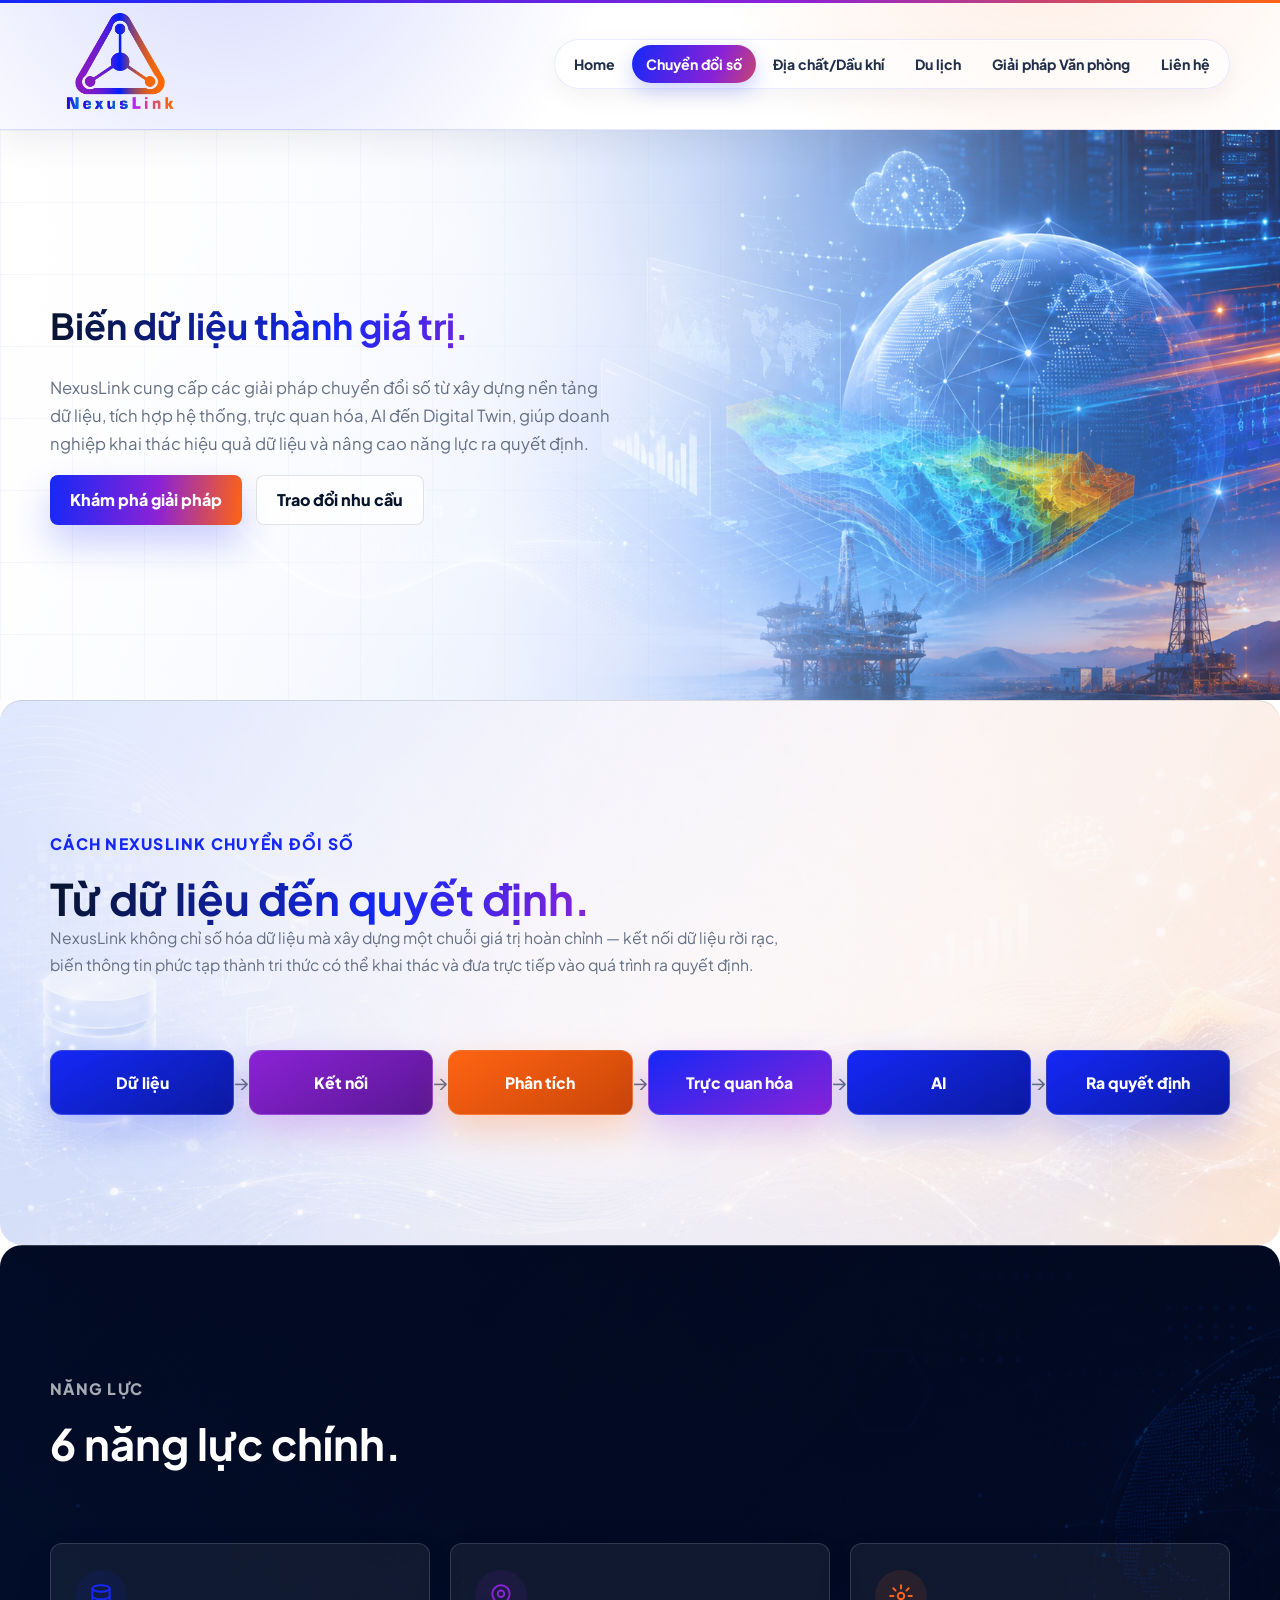
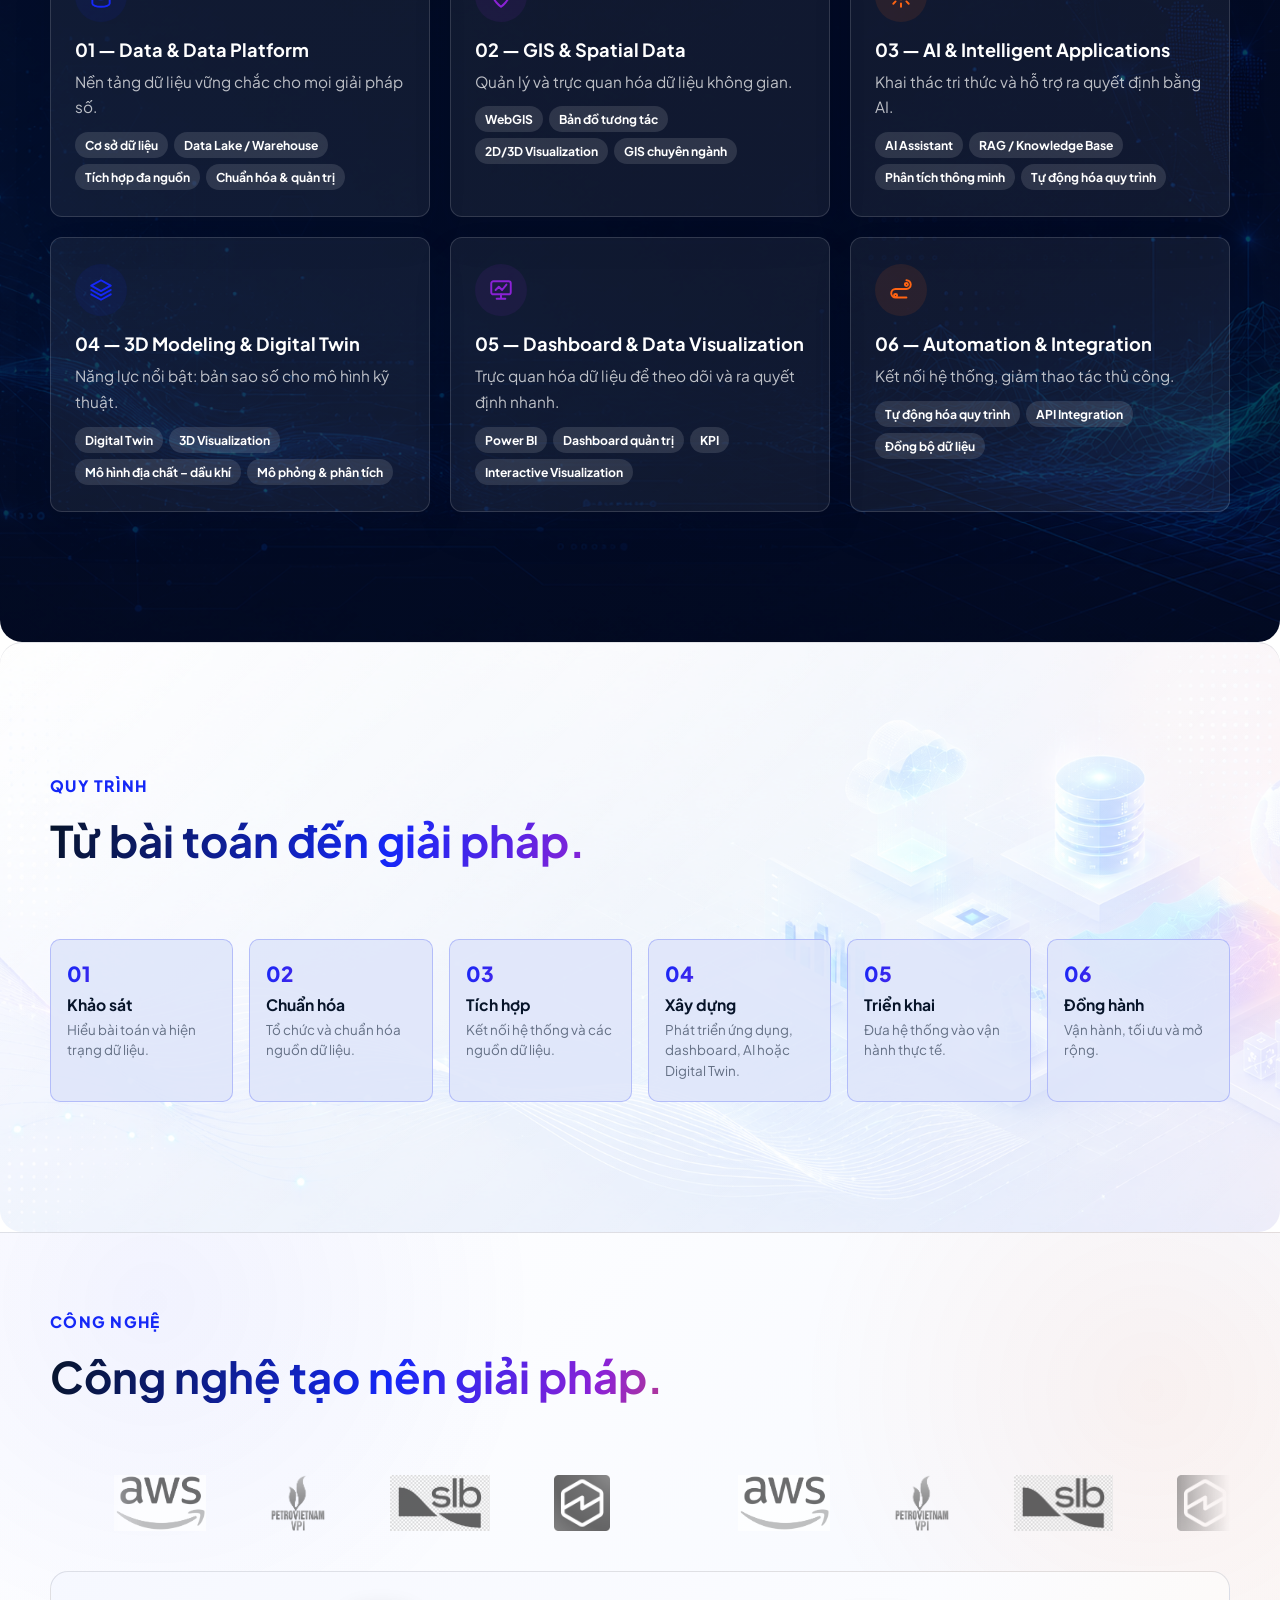
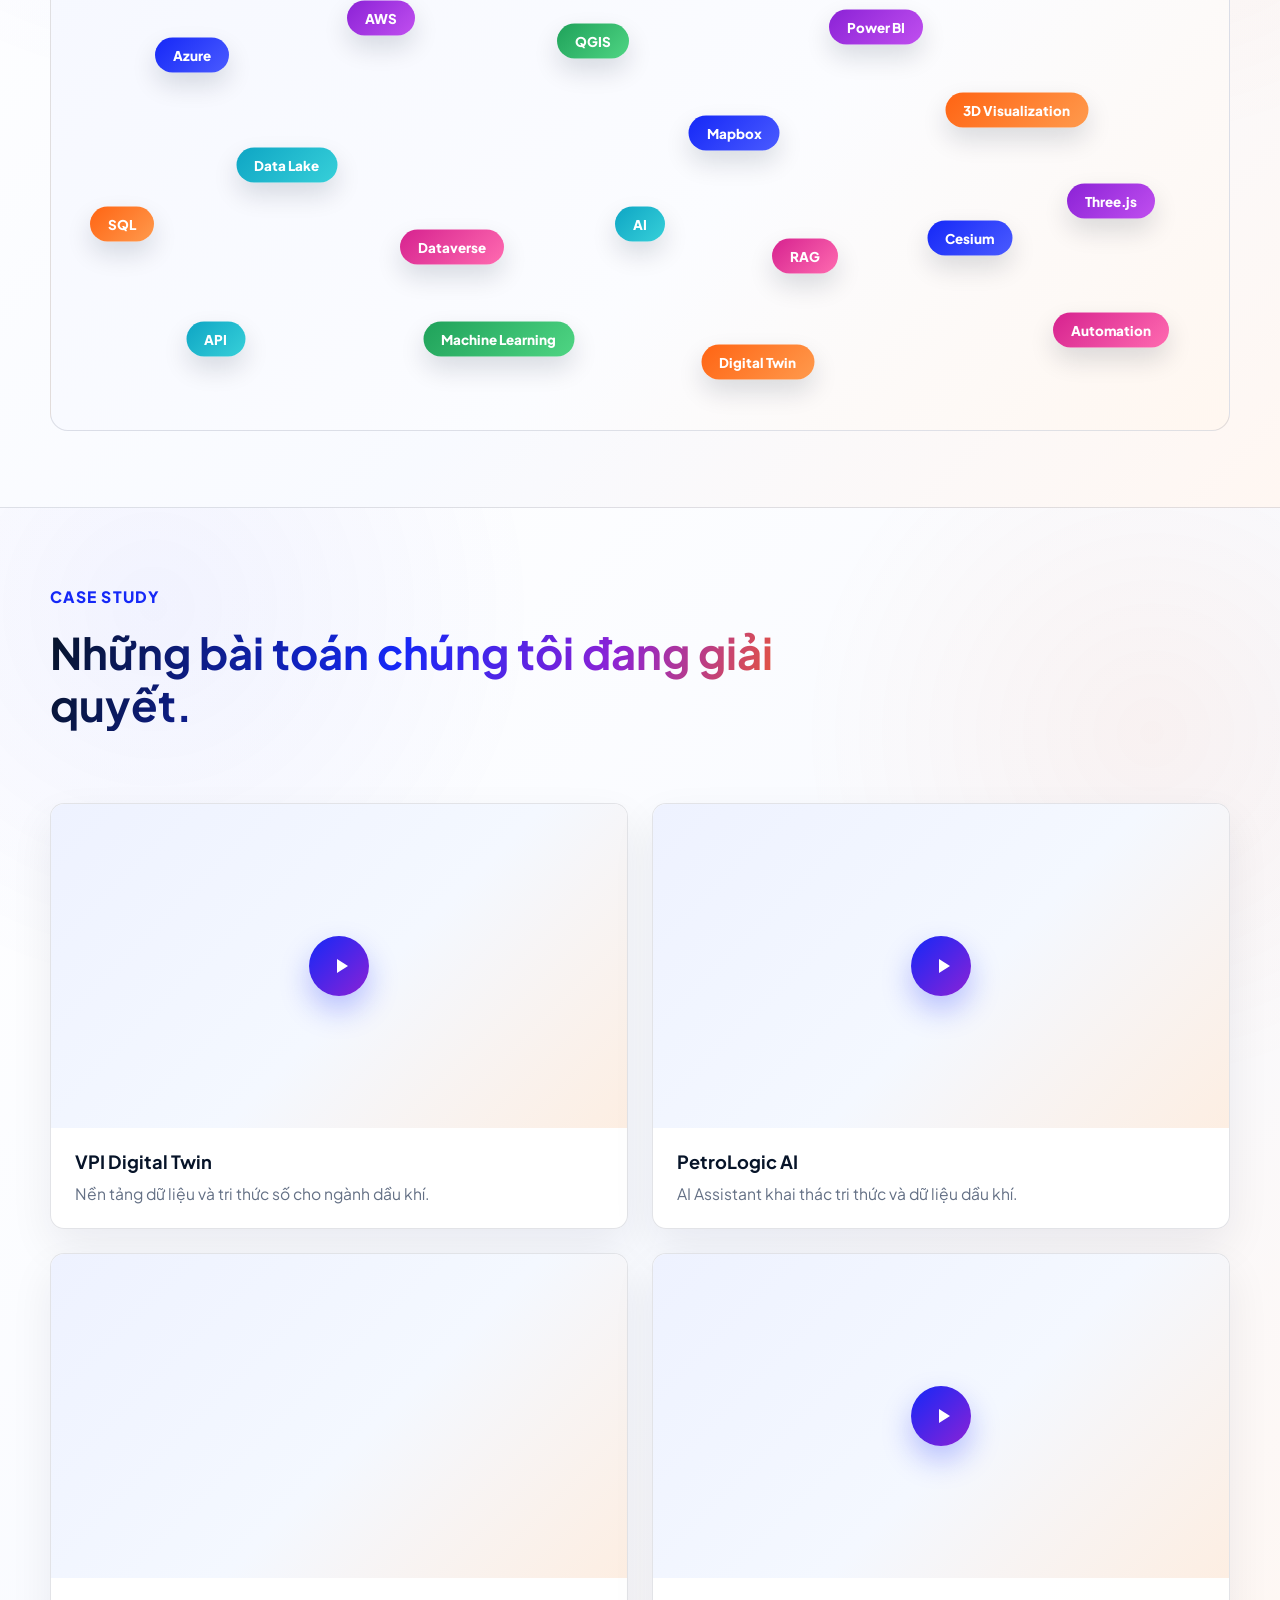
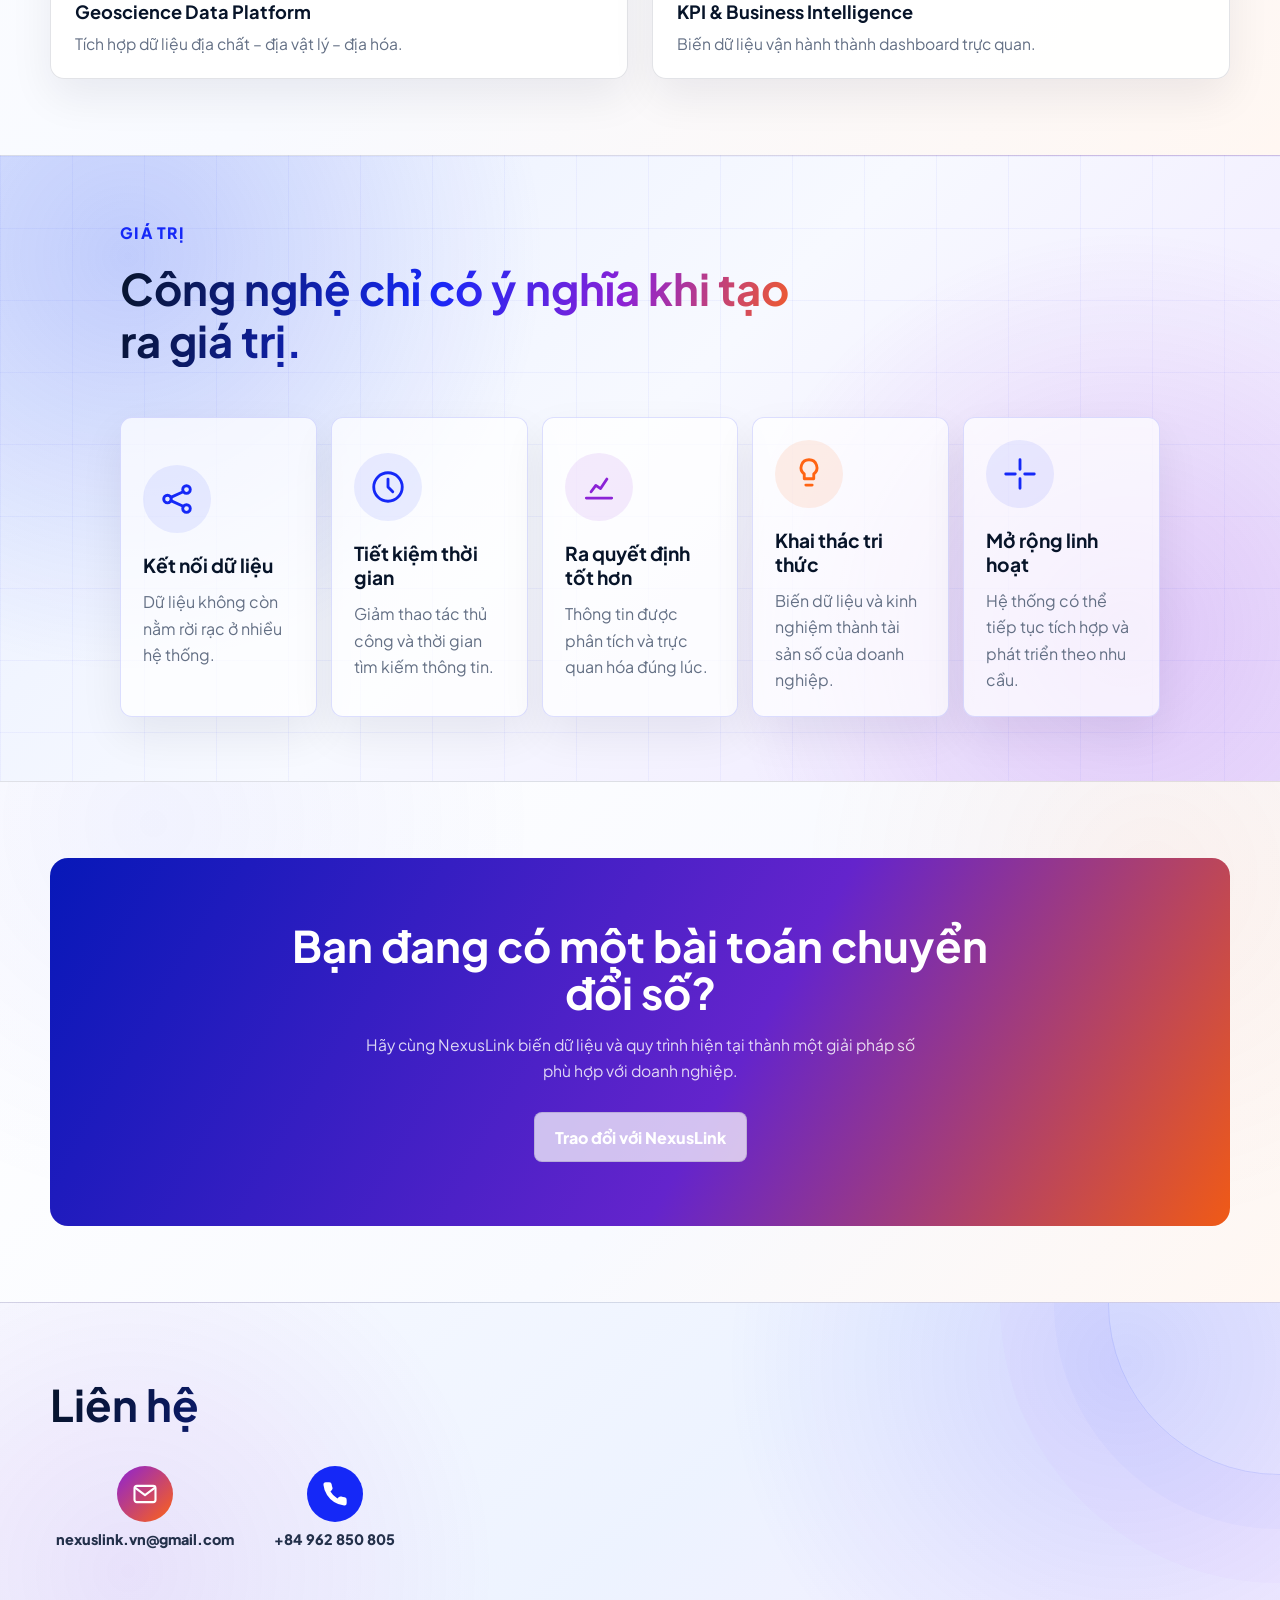
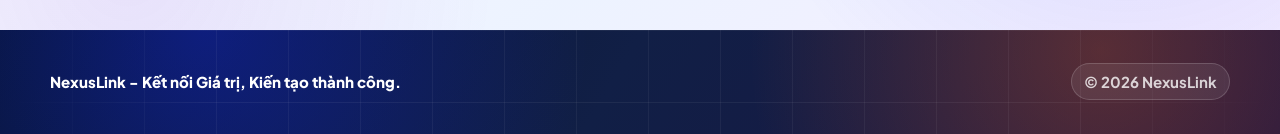
==== commit 47d7c971: "Reorder nav/service order and add Home Nexus-flow section Reorder navigation and Home service cards " ====
--- a/chuyen-doi-so.html
+++ b/chuyen-doi-so.html
@@ -2,7 +2,7 @@
 <html lang="vi">
   <head><meta charset="UTF-8" /><meta name="viewport" content="width=device-width, initial-scale=1.0" /><meta name="description" content="NexusLink tư vấn và triển khai chuyển đổi số: Data, GIS, AI, 3D và Digital Twin, biến dữ liệu thành giá trị cho doanh nghiệp và ngành dầu khí." /><title>Chuyển đổi số | NexusLink</title><link rel="stylesheet" href="styles.css" /></head>
   <body id="top">
-    <header class="site-header"><nav class="nav" aria-label="Điều hướng chính"><a class="brand" href="index.html"><img src="Logo nexuslink.png" alt="NexusLink" /></a><button class="nav-toggle" type="button" aria-expanded="false" aria-controls="nav-menu"><span></span><span></span><span></span></button><div class="nav-menu" id="nav-menu"><a href="index.html">Home</a><a href="du-lich.html">Du lịch</a><a href="vat-tu.html">Giải pháp Văn phòng</a><a href="ky-thuat-dau-khi.html">Địa chất/Dầu khí</a><a class="active" href="chuyen-doi-so.html">Chuyển đổi số</a><a href="lien-he.html">Liên hệ</a></div></nav></header>
+    <header class="site-header"><nav class="nav" aria-label="Điều hướng chính"><a class="brand" href="index.html"><img src="Logo nexuslink.png" alt="NexusLink" /></a><button class="nav-toggle" type="button" aria-expanded="false" aria-controls="nav-menu"><span></span><span></span><span></span></button><div class="nav-menu" id="nav-menu"><a href="index.html">Home</a><a class="active" href="chuyen-doi-so.html">Chuyển đổi số</a><a href="ky-thuat-dau-khi.html">Địa chất/Dầu khí</a><a href="du-lich.html">Du lịch</a><a href="vat-tu.html">Giải pháp Văn phòng</a><a href="lien-he.html">Liên hệ</a></div></nav></header>
     <main>
 
       <section class="subpage-hero digital-theme"><div class="section-inner subpage-grid">
--- a/styles.css
+++ b/styles.css
@@ -1092,6 +1092,91 @@
   .digital-theme .subpage-grid h1 { white-space: normal; font-size: clamp(1.5rem, 6vw, 2.1rem); }
 }
 .digital-theme .hero-cta { display: flex; gap: 14px; flex-wrap: wrap; }
+
+/* Nexus flow (Home) */
+.nexus-flow-section .section-inner { width: min(1040px, calc(100% - 36px)); }
+.nexus-flow-section .section-heading p:not(.eyebrow) { max-width: 640px; }
+.nexus-flow {
+  display: flex;
+  align-items: stretch;
+  gap: 0;
+  margin-top: 12px;
+}
+.nexus-node {
+  flex: 1 1 120px;
+  min-width: 0;
+  padding: 20px 12px;
+  border-radius: 14px;
+  border: 1px solid var(--line);
+  background: rgba(255, 255, 255, 0.9);
+  box-shadow: 0 16px 36px rgba(7, 20, 41, 0.07);
+  text-align: center;
+  animation: nexus-node-bob 5s ease-in-out infinite;
+  transition: transform 240ms ease, box-shadow 240ms ease, border-color 240ms ease;
+}
+.nexus-node:nth-child(2n) { animation-delay: -1.6s; }
+.nexus-node:nth-child(3n) { animation-delay: -3.2s; }
+.nexus-node:hover {
+  transform: translateY(-10px);
+  box-shadow: 0 26px 52px rgba(7, 20, 41, 0.14);
+  border-color: rgba(21, 40, 247, 0.28);
+  animation-play-state: paused;
+}
+.nexus-node-icon {
+  width: 46px;
+  height: 46px;
+  margin: 0 auto 10px;
+  display: inline-flex;
+  align-items: center;
+  justify-content: center;
+  border-radius: 50%;
+  background: rgba(21, 40, 247, 0.08);
+}
+.nexus-node-icon svg {
+  width: 22px; height: 22px;
+  fill: none; stroke: var(--blue);
+  stroke-width: 1.8; stroke-linecap: round; stroke-linejoin: round;
+}
+.nexus-node h3 { font-size: 0.92rem; margin-bottom: 6px; }
+.nexus-node p { margin: 0; font-size: 0.8rem; color: var(--muted); line-height: 1.5; }
+.nexus-hub {
+  flex: 1.15 1 150px;
+  background: linear-gradient(150deg, #1528f7, #8b22d6);
+  border: none;
+  box-shadow: 0 22px 48px rgba(21, 40, 247, 0.28);
+  color: white;
+  animation: nexus-hub-pulse 3.2s ease-in-out infinite;
+}
+.nexus-hub .nexus-node-icon { background: rgba(255, 255, 255, 0.16); }
+.nexus-hub .nexus-node-icon svg { stroke: white; }
+.nexus-hub h3 { color: white; }
+.nexus-hub p { color: rgba(255, 255, 255, 0.82); }
+.nexus-hub:hover {
+  transform: translateY(-10px) scale(1.03);
+  box-shadow: 0 30px 60px rgba(21, 40, 247, 0.36);
+}
+.nexus-arrow {
+  flex: none;
+  width: 24px;
+  display: flex;
+  align-items: center;
+  justify-content: center;
+  color: var(--muted);
+  font-size: 1.1rem;
+}
+@keyframes nexus-node-bob {
+  0%, 100% { transform: translateY(0); }
+  50% { transform: translateY(-6px); }
+}
+@keyframes nexus-hub-pulse {
+  0%, 100% { box-shadow: 0 22px 48px rgba(21, 40, 247, 0.28); }
+  50% { box-shadow: 0 26px 58px rgba(139, 34, 214, 0.36); }
+}
+@media (max-width: 960px) {
+  .nexus-flow { flex-direction: column; }
+  .nexus-arrow { transform: rotate(90deg); align-self: center; }
+  .nexus-hub { flex: 1; }
+}
 
 /* Flow steps (data journey) */
 .flow-steps {
